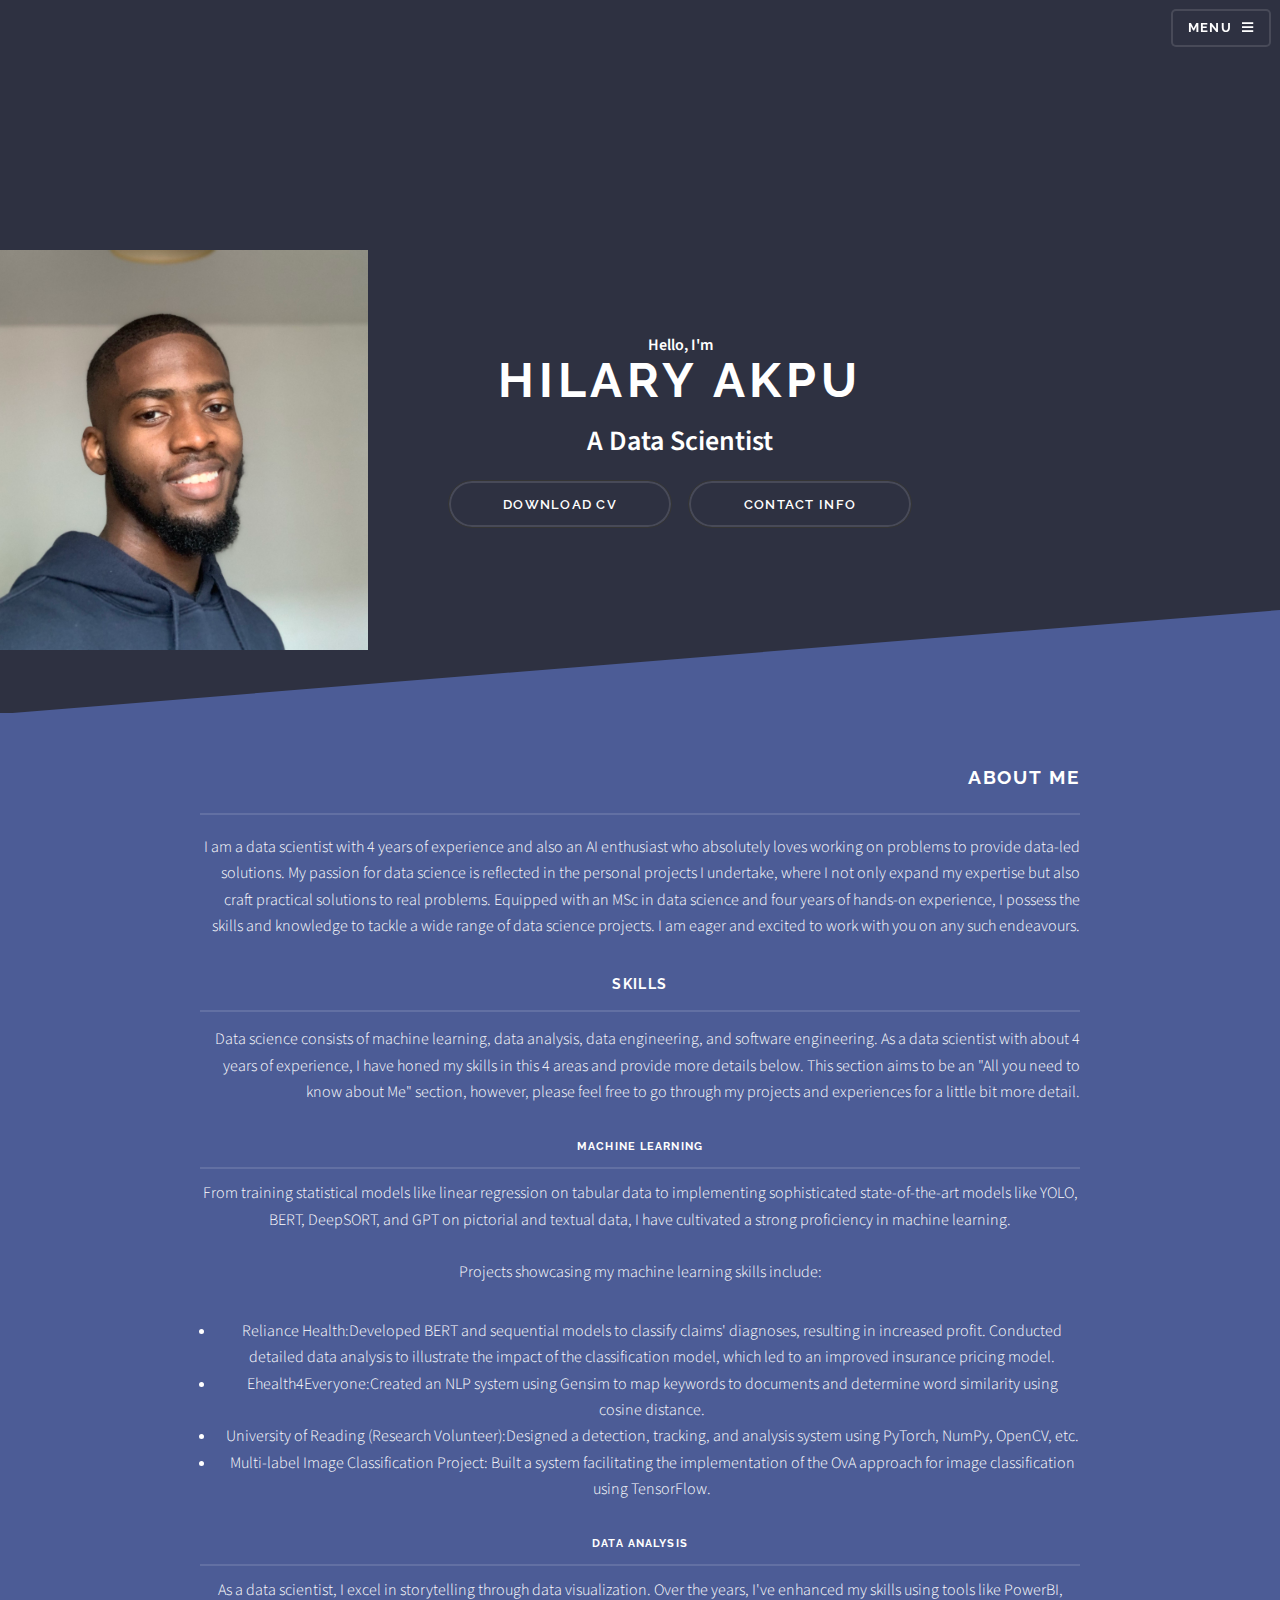
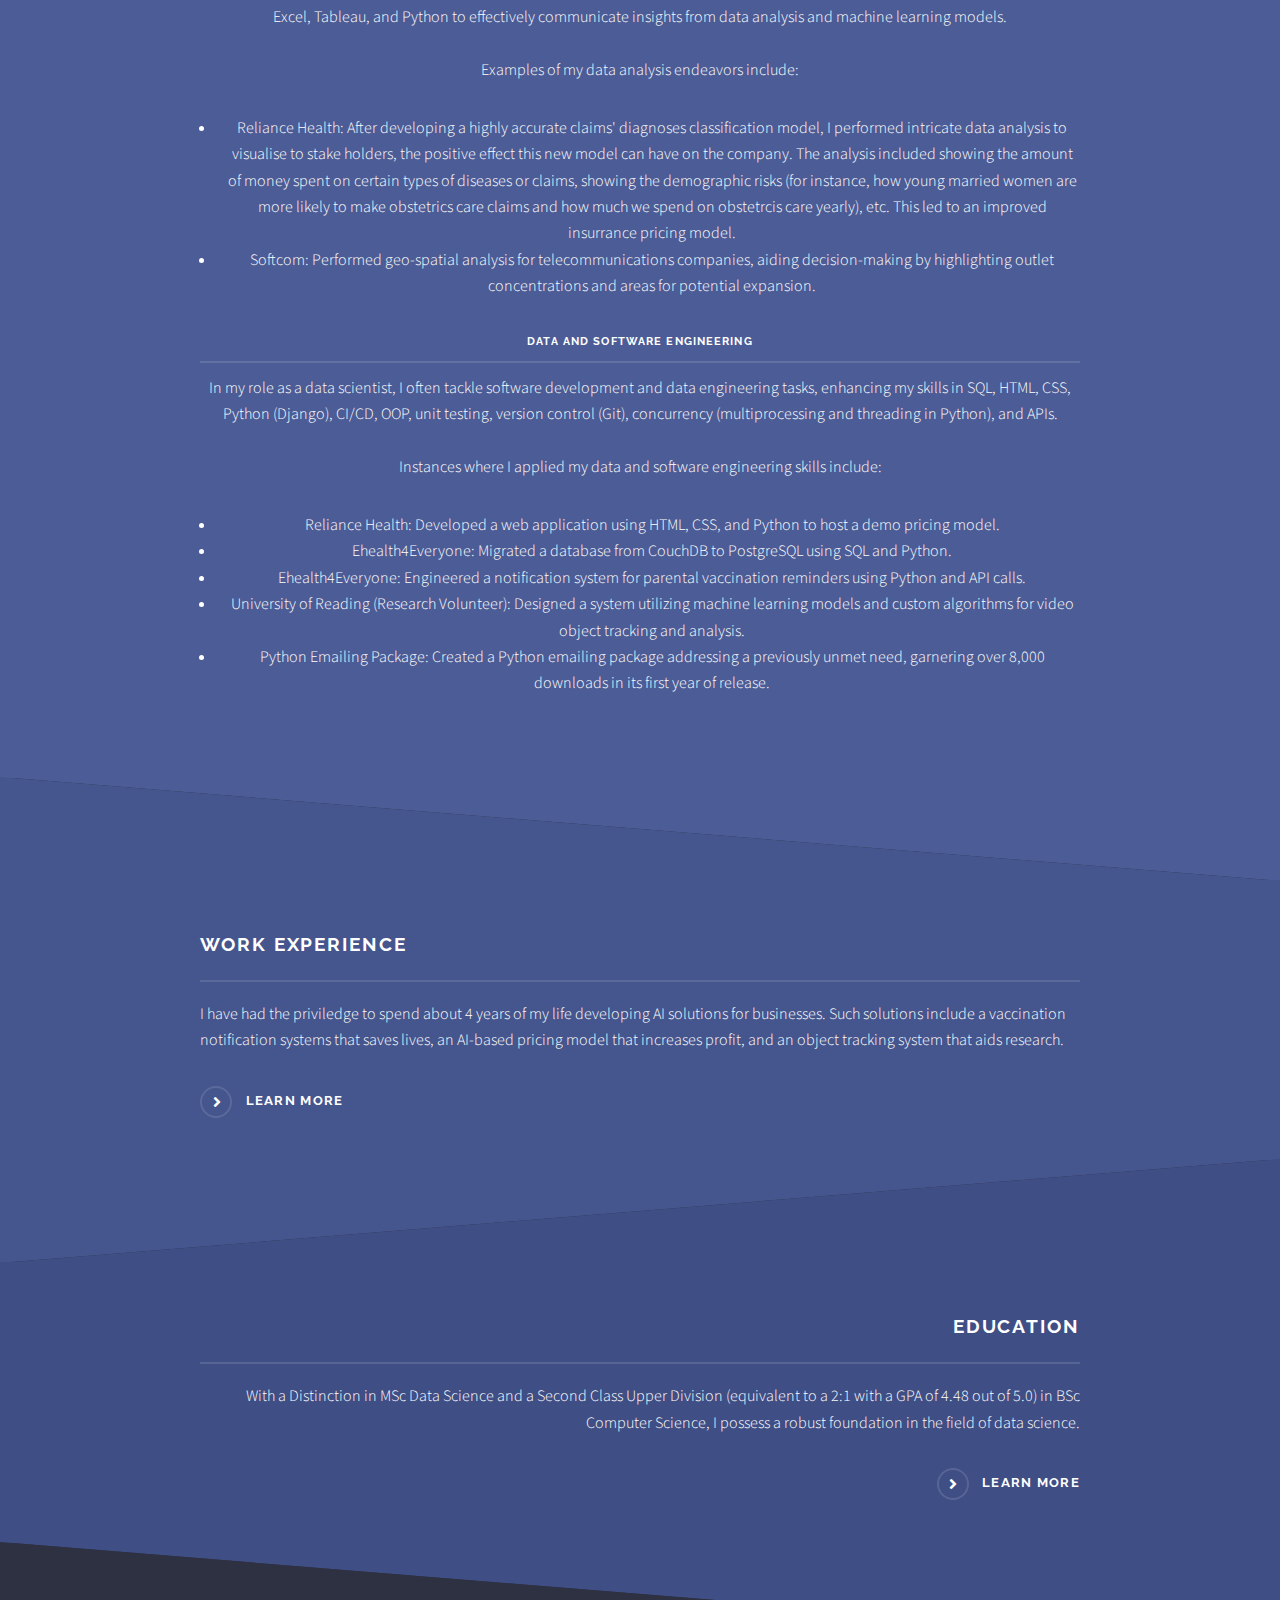
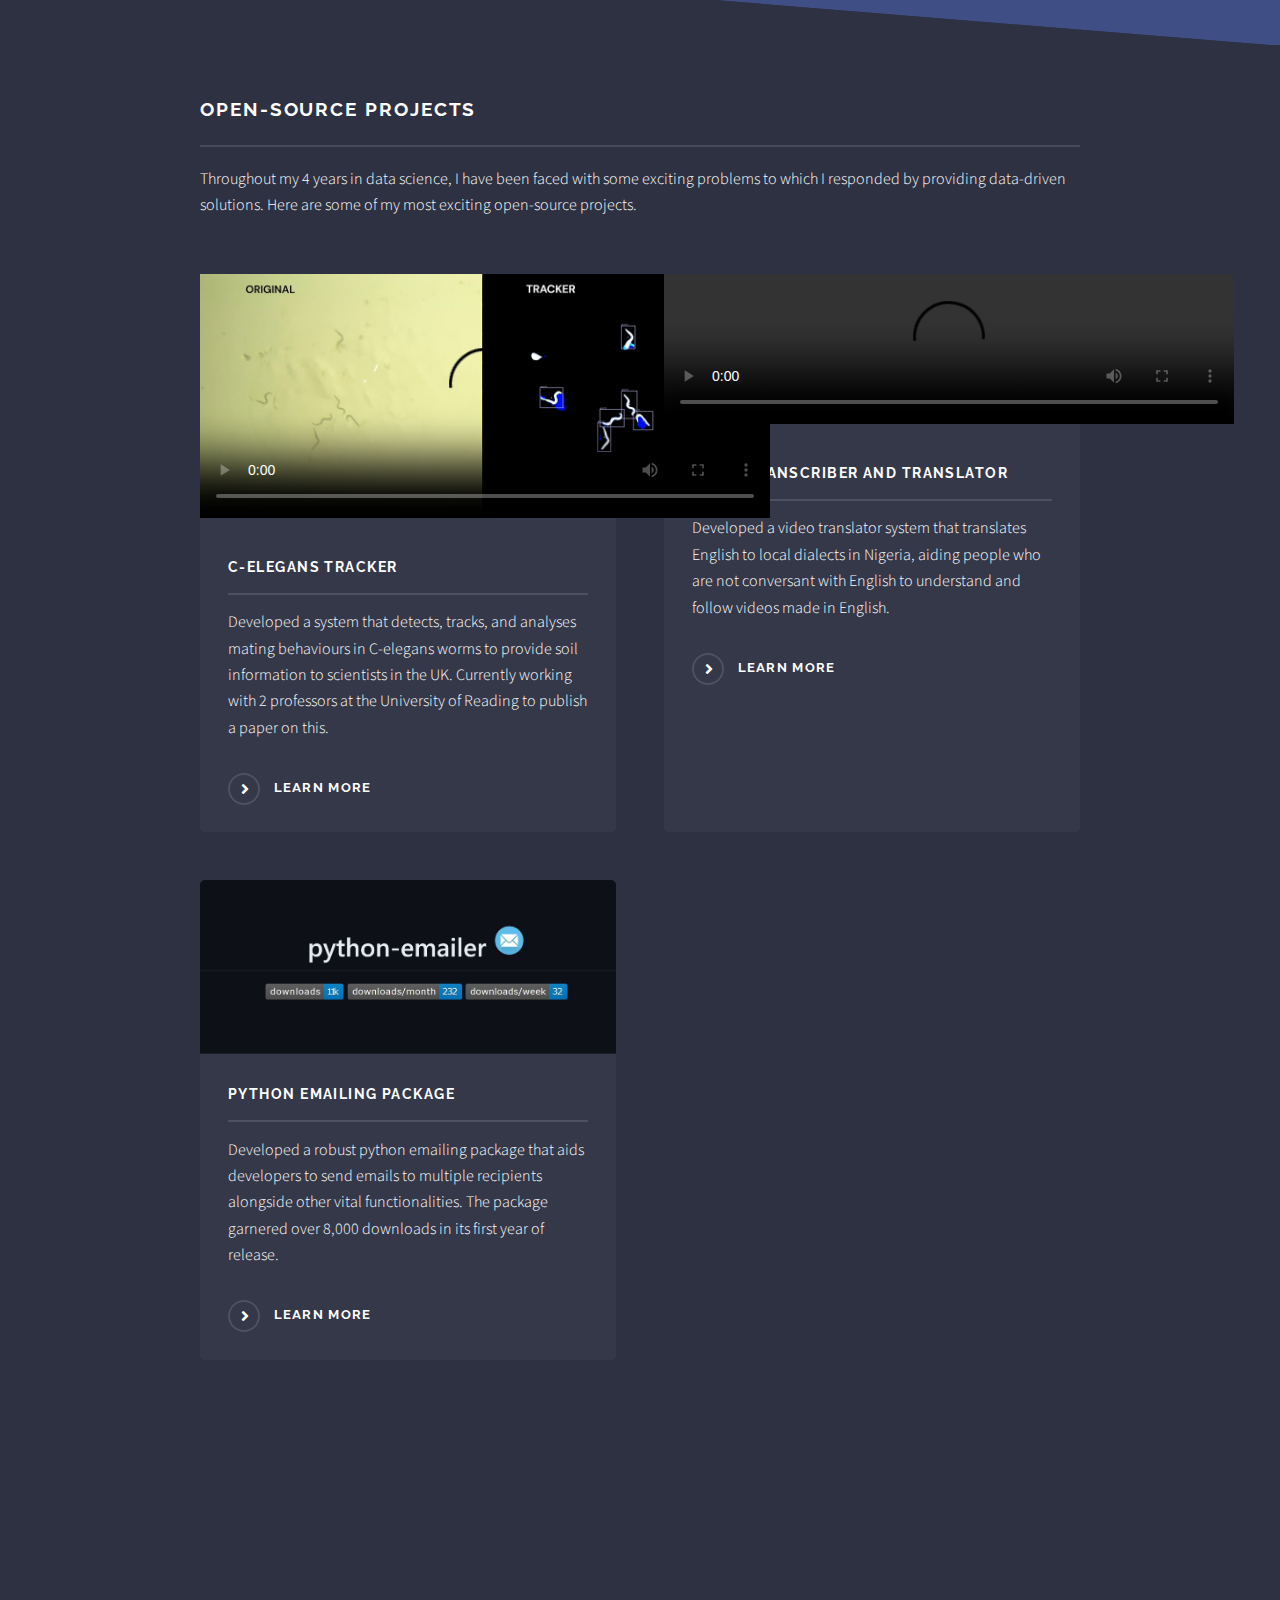
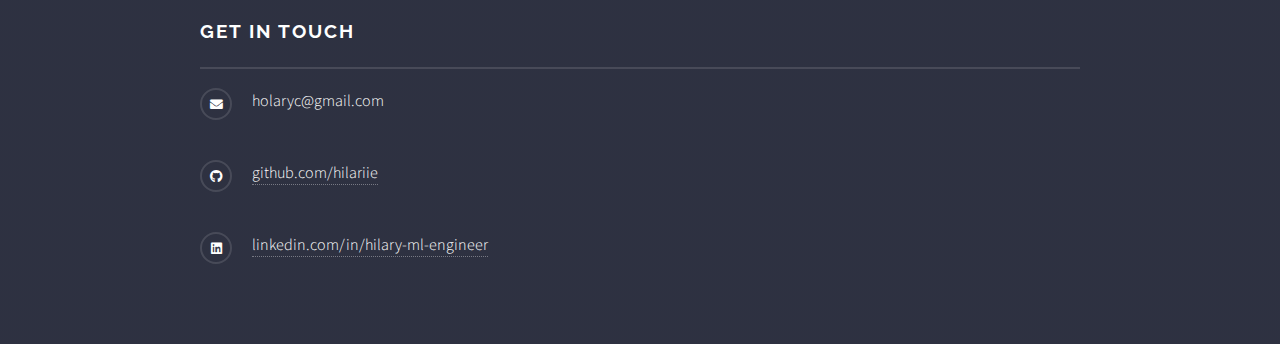
==== index.html @ b9b1e520 "initial upload" ====
<!DOCTYPE HTML>
<!--
	Solid State by HTML5 UP
	html5up.net | @ajlkn
	Free for personal and commercial use under the CCA 3.0 license (html5up.net/license)
-->
<html>
	<head>
		<title>Hilary's Portfolio</title>
		<meta charset="utf-8" />
		<meta name="viewport" content="width=device-width, initial-scale=1, user-scalable=no" />
		<link rel="stylesheet" href="assets/css/main.css" />
		<!--icon-->
		<link rel="shortcut icon" href="images/Slide1.jpg" title="Icon"/>
		<noscript><link rel="stylesheet" href="assets/css/noscript.css" /></noscript>
	</head>
	<body class="is-preload">

		<!-- Page Wrapper -->
			<div id="page-wrapper">

				<!-- Header -->
					<header id="header" class="alt">
						<h1><a href="index.html">Hilary's Portfolio</a></h1>
						<nav>
							<a href="#menu">Menu</a>
						</nav>
					</header>

				<!-- Menu -->
					<nav id="menu">
						<div class="inner">
							<h2>Menu</h2>
							<ul class="links">
								<li><a href="index.html">Home</a></li>
								<li><a href="Education/education.html">Education</a></li>
								<li><a href="work/work.html">Work Experience</a></li>
								<li><a href="#four">Open Source Projects</a></li>
								<li><a href="#footer">Contact Me</a></li>
							</ul>
							<a href="#" class="close">Close</a>
						</div>
					</nav>

				<!-- Banner -->
					<!-- <section id="banner">
						<div class="inner">
							<div class="logo"><span class="icon fa-gem"></span></div>
							<h2>This is Solid State</h2>
							<p>Another free + fully responsive site template by <a href="http://html5up.net">HTML5 UP</a></p>
						</div>
					</section> -->
					<section id="starter">

					</section>
					<section id="profile">
						<div class="section__pic-container">
						  <img src="./images/profile-pic.jpg" alt="Hilary's profile picture" />
						</div>
						<div class="section__text">
						  <p class="section__text__p1">Hello, I'm</p>
						  <h1 class="title">Hilary Akpu</h1>
						  <p class="section__text__p2">A Data Scientist</p>
						  <div class="btn-container">
							<button
							  class="btn btn-color-2"
							  onclick="window.open('./assets/resume.pdf')"
							>
							  Download CV
							</button>
							<button class="btn btn-color-2" onclick="location.href='#footer'">
							  Contact Info
							</button>
						  </div>

						  <!-- <div id="socials-container">
							<img
							  src="./images/linkedin.png"
							  alt="My LinkedIn profile"
							  class="icon"
							  onclick="window.open('https://www.linkedin.com/in/hilary-ml-engineer/')"
							/>
							<img
							  src="./images/github.png"
							  alt="My Github profile"
							  class="icon"
							  onclick="window.open('https://github.com/hilariie')"
							/> -->
						  </div>
						</div>
					  </section>

				<!-- Wrapper -->
					<section id="wrapper">


						<!-- One -->
							<section id="one" class="wrapper spotlight style1">
								<div class="inner">
									<div class="content">
										<h2 class="major">About Me</h2>
										<p>I am a data scientist with 4 years of experience and also an AI enthusiast who absolutely loves working on problems to provide data-led solutions. 
											My passion for data science is reflected in the personal projects I undertake, where I not only expand my expertise but also craft practical solutions to real problems. 
											Equipped with an MSc in data science and four years of hands-on experience, I possess the skills and knowledge to tackle a wide range of data science projects.
											I am eager and excited to work with you on any such endeavours.
											</p>

										<h3 class="new-major">Skills</h3>
										<p>Data science consists of machine learning, data analysis, data engineering, and software engineering. As a data scientist with about 4 years of experience, 
											I have honed my skills in this 4 areas and provide more details below. This section aims to be an "All you need to know about Me" section, however, please feel free to go through my projects and experiences for a little bit more detail.</p>

										<div class="new-row">
											<div class="new-column2">
												<h4 class="new-major">Machine Learning</h4>
												<p>From training statistical models like linear regression on tabular data to implementing sophisticated state-of-the-art models like YOLO, BERT, DeepSORT, and GPT on pictorial and 
													textual data, I have cultivated a strong proficiency in machine learning.<br><br>Projects showcasing my machine learning skills include:</p>
												<ul>
													<li>
													  Reliance Health:Developed BERT and sequential models to classify claims' diagnoses, resulting in increased profit. Conducted detailed data analysis to illustrate the impact of the classification model, which led to an improved insurance pricing model.
													</li>
													<li>
													  Ehealth4Everyone:Created an NLP system using Gensim to map keywords to documents and determine word similarity using cosine distance.
													</li>
													<li>
													  University of Reading (Research Volunteer):Designed a detection, tracking, and analysis system using PyTorch, NumPy, OpenCV, etc.
													</li>
													<li>
													  Multi-label Image Classification Project: Built a system facilitating the implementation of the OvA approach for image classification using TensorFlow.
													</li>
												</ul>
											</div>
										</div>
										<div class="new-row">
											<div class="new-column2">
												<h4 class="new-major">Data Analysis</h4>
												<p>As a data scientist, I excel in storytelling through data visualization. Over the years, I've enhanced my skills using tools like PowerBI, Excel, Tableau, and Python to effectively 
													communicate insights from data analysis and machine learning models.
													<br><br>Examples of my data analysis endeavors include:</p>

													<ul>
														<li>Reliance Health: After developing a highly accurate claims' diagnoses classification model, I performed intricate data analysis to visualise to stake holders, the positive effect this new model can have on the company. The analysis included showing the amount 
															of money spent on certain types of diseases or claims, showing the demographic risks (for instance, how young married women are more likely to make obstetrics care claims and how much we spend on obstetrcis care yearly), etc. This led to an improved insurrance pricing model.</li>
														<li>Softcom: Performed geo-spatial analysis for telecommunications companies, aiding decision-making by highlighting outlet concentrations and areas for potential expansion.</li>
													</ul>
											</div>
										</div>
										<div class="new-row">
											<div class="new-column2">
												<h4 class="new-major">Data and Software Engineering</h4>
												<p>In my role as a data scientist, I often tackle software development and data engineering tasks, enhancing my skills in SQL, HTML, CSS, Python (Django), CI/CD, OOP, unit testing, version control (Git), concurrency
													 (multiprocessing and threading in Python), and APIs.
													<br><br>Instances where I applied my data and software engineering skills include:</p>

													<ul>
														<li>Reliance Health: Developed a web application using HTML, CSS, and Python to host a demo pricing model.</li>
														<li>Ehealth4Everyone: Migrated a database from CouchDB to PostgreSQL using SQL and Python.</li>
														<li>Ehealth4Everyone: Engineered a notification system for parental vaccination reminders using Python and API calls.</li>
														<li>University of Reading (Research Volunteer): Designed a system utilizing machine learning models and custom algorithms for video object tracking and analysis.</li>
														<li>Python Emailing Package: Created a Python emailing package addressing a previously unmet need, garnering over 8,000 downloads in its first year of release.</li>
													  </ul>
											</div>
										</div>
										<p></p>
									</div>
								</div>
							</section>

						<!-- One -->
							<section id="two" class="wrapper alt spotlight style2">
								<div class="inner">
									<!-- <a href="#" class="image"><img src="images/pic01.jpg" alt="" /></a> -->
									<div class="content">
										<h2 class="major">Work Experience</h2>
										<p>I have had the priviledge to spend about 4 years of my life developing AI solutions for businesses. Such solutions include a vaccination notification systems that saves lives, an AI-based pricing model that increases profit, and an object tracking system that aids research.</p>
										<a href="work/work.html" class="special">Learn more</a>
									</div>
								</div>
							</section>

						<!-- Two -->
							<section id="three" class="wrapper spotlight style3">
								<div class="inner">
									<!-- <a href="#" class="image"><img src="images/pic02.jpg" alt="" /></a> -->
									<div class="content">
										<h2 class="major">Education</h2>
										<p>With a Distinction in MSc Data Science and a Second Class Upper Division (equivalent to a 2:1 with a GPA of 4.48 out of 5.0) in BSc Computer Science, I possess a robust foundation in the field of data science.</p>
										<a href="Education/education.html" class="special">Learn more</a>
									</div>
								</div>
							</section>

						<!-- Three
							<section id="three" class="wrapper spotlight style3">
								<div class="inner">
									<a href="#" class="image"><img src="images/pic03.jpg" alt="" /></a>
									<div class="content">
										<h2 class="major">Nullam dignissim</h2>
										<p>Lorem ipsum dolor sit amet, etiam lorem adipiscing elit. Cras turpis ante, nullam sit amet turpis non, sollicitudin posuere urna. Mauris id tellus arcu. Nunc vehicula id nulla dignissim dapibus. Nullam ultrices, neque et faucibus viverra, ex nulla cursus.</p>
										<a href="#" class="special">Learn more</a>
									</div>
								</div>
							</section> -->

						<!-- Four -->
							<section id="four" class="wrapper alt style1">
								<div class="inner">
									<h2 class="major">Open-Source Projects</h2>
									<p>Throughout my 4 years in data science, I have been faced with some exciting problems to which I responded by providing data-driven solutions. Here are some of my most exciting open-source projects.</p>
									<!-- <p>Cras mattis ante fermentum, malesuada neque vitae, eleifend erat. Phasellus non pulvinar erat. Fusce tincidunt, nisl eget mattis egestas, purus ipsum consequat orci, sit amet lobortis lorem lacus in tellus. Sed ac elementum arcu. Quisque placerat auctor laoreet.</p> -->
									<section class="features">
										<article>
											<div class="image">
												<video width="570" height=auto poster="projects/worm-tracker/videos/thumbnail.png" controls>
													<source src="projects/worm-tracker/videos/c-elegans-overview.mp4" type="video/mp4">
												</video>
											</div>
											<h3 class="major">C-elegans Tracker</h3>
											<p>Developed a system that detects, tracks, and analyses mating behaviours in C-elegans worms to provide soil information to scientists in the UK.
												Currently working with 2 professors at the University of Reading to publish a paper on this.</p>
											<a href="projects/worm-tracker/elegans.html" class="special">Learn more</a>
										</article>
										<article>
											<div class="image">
												<video width="570" height=auto controls>
													<source src="projects/audio-transcriber/videos/pidgin_translator.mp4" type="video/mp4">
												</video>
											</div>
											<h3 class="major">Video Transcriber and Translator</h3>
											<p>Developed a video translator system that translates English to local dialects in Nigeria, aiding people who are not conversant with English to understand and follow videos made in English. </p>
											<a href="projects/audio-transcriber/audio-transcriber.html" class="special">Learn more</a>
										</article>
										<article>
											<a href="projects/pymailer/pymailer.html" class="image"><img src="images/pymail.jpg" alt="" /></a>
											<h3 class="major">Python Emailing Package</h3>
											<p>Developed a robust python emailing package that aids developers to send emails to multiple recipients alongside other vital functionalities. The package garnered over 8,000 downloads in its first year of release.</p>
											<a href="projects/pymailer/pymailer.html" class="special">Learn more</a>
										</article>
										<!-- <article>
											<a href="#" class="image"><img src="images/pic07.jpg" alt="" /></a>
											<h3 class="major">Multi-label Classification</h3>
											<p>Lorem ipsum dolor sit amet, consectetur adipiscing vehicula id nulla dignissim dapibus ultrices.</p>
											<a href="#" class="special">Learn more</a>
										</article>
										<article>
											<a href="#" class="image"><img src="images/pic06.jpg" alt="" /></a>
											<h3 class="major">Breast Cancer Diagnosis</h3>
											<p>Lorem ipsum dolor sit amet, consectetur adipiscing vehicula id nulla dignissim dapibus ultrices.</p>
											<a href="#" class="special">Learn more</a>
										</article> -->
									</section>
								</div>
							</section>

					</section>

				<!-- Footer -->
					<section id="footer">
						<div class="inner">
							<h2 class="major">Get in touch</h2>
							<!-- <p>Cras mattis ante fermentum, malesuada neque vitae, eleifend erat. Phasellus non pulvinar erat. Fusce tincidunt, nisl eget mattis egestas, purus ipsum consequat orci, sit amet lobortis lorem lacus in tellus. Sed ac elementum arcu. Quisque placerat auctor laoreet.</p> -->
							<ul class="contact">
								<!-- <li class="icon solid fa-phone"> +447769380756</li> -->
								<li class="icon solid fa-envelope">holaryc@gmail.com</li>
								<li class="icon brands fa-github"><a onclick="window.open('https://github.com/hilariie')">github.com/hilariie</a></li>
								<li class="icon brands fa-linkedin"><a href="https://www.linkedin.com/in/hilary-ml-engineer/">linkedin.com/in/hilary-ml-engineer</a></li>
							</ul>
						</div>
					</section>

			</div>

		<!-- Scripts -->
			<script src="assets/js/jquery.min.js"></script>
			<script src="assets/js/jquery.scrollex.min.js"></script>
			<script src="assets/js/browser.min.js"></script>
			<script src="assets/js/breakpoints.min.js"></script>
			<script src="assets/js/util.js"></script>
			<script src="assets/js/main.js"></script>

	</body>
</html>
---- assets/css/main.css ----
@import url(fontawesome-all.min.css);
@import url("https://fonts.googleapis.com/css?family=Raleway:200,700|Source+Sans+Pro:300,600,300italic,600italic");

/*
	Solid State by HTML5 UP
	html5up.net | @ajlkn
	Free for personal and commercial use under the CCA 3.0 license (html5up.net/license)
*/

html, body, div, span, applet, object,
iframe, h1, h2, h3, h4, h5, h6, p, blockquote,
pre, a, abbr, acronym, address, big, cite,
code, del, dfn, em, img, ins, kbd, q, s, samp,
small, strike, strong, sub, sup, tt, var, b,
u, i, center, dl, dt, dd, ol, ul, li, fieldset,
form, label, legend, table, caption, tbody,
tfoot, thead, tr, th, td, article, aside,
canvas, details, embed, figure, figcaption,
footer, header, hgroup, menu, nav, output, ruby,
section, summary, time, mark, audio, video {
	margin: 0;
	padding: 0;
	border: 0;
	font-size: 100%;
	font: inherit;
	vertical-align: baseline;}

article, aside, details, figcaption, figure,
footer, header, hgroup, menu, nav, section {
	display: block;}

body {
	line-height: 1;
}

ol, ul {
	list-style: none;
}

blockquote, q {
	quotes: none;
}

	blockquote:before, blockquote:after, q:before, q:after {
		content: '';
		content: none;
	}

table {
	border-collapse: collapse;
	border-spacing: 0;
}

body {
	-webkit-text-size-adjust: none;
}

mark {
	background-color: transparent;
	color: inherit;
}

input::-moz-focus-inner {
	border: 0;
	padding: 0;
}

input, select, textarea {
	-moz-appearance: none;
	-webkit-appearance: none;
	-ms-appearance: none;
	appearance: none;
}

/* Basic */

	@-ms-viewport {
		width: device-width;
	}

	body {
		-ms-overflow-style: scrollbar;
	}

	@media screen and (max-width: 480px) {

		html, body {
			min-width: 320px;
		}

	}

	html {
		box-sizing: border-box;
	}

	*, *:before, *:after {
		box-sizing: inherit;
	}

	body {
		background-color: #2e3141;
		background-image: linear-gradient(to top, rgba(46, 49, 65, 0.8), rgba(46, 49, 65, 0.8)), url("../../images/bg.jpg");
		background-size: auto,
 cover;
		background-attachment: fixed,
 fixed;
		background-position: center,
 center;
	}

		body.is-preload *, body.is-preload *:before, body.is-preload *:after {
			-moz-animation: none !important;
			-webkit-animation: none !important;
			-ms-animation: none !important;
			animation: none !important;
			-moz-transition: none !important;
			-webkit-transition: none !important;
			-ms-transition: none !important;
			transition: none !important;
		}

/* Type */

	body, input, select, textarea {
		color: #ffffff;
		font-family: "Source Sans Pro", Helvetica, sans-serif;
		font-size: 16.5pt;
		font-weight: 300;
		line-height: 1.65;
	}

		@media screen and (max-width: 1680px) {

			body, input, select, textarea {
				font-size: 13pt;
			}

		}

		@media screen and (max-width: 1280px) {

			body, input, select, textarea {
				font-size: 12pt;
			}

		}

		@media screen and (max-width: 980px) {

			body, input, select, textarea {
				font-size: 12pt;
			}

		}

		@media screen and (max-width: 736px) {

			body, input, select, textarea {
				font-size: 12pt;
			}

		}

		@media screen and (max-width: 480px) {

			body, input, select, textarea {
				font-size: 12pt;
			}

		}

	a {
		-moz-transition: color 0.2s ease-in-out, border-bottom-color 0.2s ease-in-out;
		-webkit-transition: color 0.2s ease-in-out, border-bottom-color 0.2s ease-in-out;
		-ms-transition: color 0.2s ease-in-out, border-bottom-color 0.2s ease-in-out;
		transition: color 0.2s ease-in-out, border-bottom-color 0.2s ease-in-out;
		border-bottom: dotted 1px rgba(255, 255, 255, 0.35);
		color: #ffffff;
		text-decoration: none;
	}

		a:hover {
			border-bottom-color: transparent;
			color: #ffffff !important;
		}

		a.special:not(.button) {
			text-decoration: none;
			border-bottom: 0;
			display: block;
			font-family: Raleway, Helvetica, sans-serif;
			font-size: 0.8em;
			font-weight: 700;
			letter-spacing: 0.1em;
			margin: 0 0 2em 0;
			text-transform: uppercase;
		}

			a.special:not(.button):before {
				-moz-osx-font-smoothing: grayscale;
				-webkit-font-smoothing: antialiased;
				display: inline-block;
				font-style: normal;
				font-variant: normal;
				text-rendering: auto;
				line-height: 1;
				text-transform: none !important;
				font-family: 'Font Awesome 5 Free';
				font-weight: 900;
			}

			a.special:not(.button):before {
				-moz-transition: background-color 0.2s ease-in-out;
				-webkit-transition: background-color 0.2s ease-in-out;
				-ms-transition: background-color 0.2s ease-in-out;
				transition: background-color 0.2s ease-in-out;
				border-radius: 100%;
				border: solid 2px rgba(255, 255, 255, 0.125);
				content: '\f105';
				display: inline-block;
				font-size: 1.25em;
				height: 2em;
				line-height: 1.75em;
				margin-right: 0.85em;
				text-align: center;
				text-indent: 0.15em;
				vertical-align: middle;
				width: 2em;
			}

			a.special:not(.button):hover:before {
				background-color: rgba(255, 255, 255, 0.025);
			}

			a.special:not(.button):active:before {
				background-color: rgba(255, 255, 255, 0.075);
			}

	strong, b {
		color: #ffffff;
		font-weight: 600;
	}

	em, i {
		font-style: italic;
	}

	p {
		margin: 0 0 2em 0;
	}

	h1, h2, h3, h4, h5, h6 {
		color: #ffffff;
		font-family: Raleway, Helvetica, sans-serif;
		font-weight: 700;
		letter-spacing: 0.1em;
		margin: 0 0 1em 0;
		text-transform: uppercase;
	}

		h1 a, h2 a, h3 a, h4 a, h5 a, h6 a {
			color: inherit;
			text-decoration: none;
			border-bottom: 0;
		}

		h1 span, h2 span, h3 span, h4 span, h5 span, h6 span {
			font-weight: 200;
		}

		h1.major, h2.major, h3.major, h4.major, h5.major, h6.major {
			padding-bottom: 1em;
			border-bottom: solid 2px rgba(255, 255, 255, 0.125);
		}

	h2.new-major, h3.new-major, h4.new-major {
		text-align: center;
		padding-bottom: 1em;
		border-bottom: solid 2px rgba(255, 255, 255, 0.125);
	}

	h2 {
		font-size: 1.2em;
	}

	h3 {
		font-size: 0.9em;
	}

	h4 {
		font-size: 0.7em;
	}

	h5 {
		font-size: 0.7em;
	}

	h6 {
		font-size: 0.7em;
	}

	@media screen and (max-width: 736px) {

		h2 {
			font-size: 1em;
		}

		h3 {
			font-size: 0.8em;
		}

	}

	sub {
		font-size: 0.8em;
		position: relative;
		top: 0.5em;
	}

	sup {
		font-size: 0.8em;
		position: relative;
		top: -0.5em;
	}

	blockquote {
		border-left: solid 4px rgba(255, 255, 255, 0.125);
		font-style: italic;
		margin: 0 0 2em 0;
		padding: 0.5em 0 0.5em 2em;
	}

	code {
		background: rgba(255, 255, 255, 0.025);
		border-radius: 5px;
		border: solid 2px rgba(255, 255, 255, 0.125);
		font-family: "Courier New", monospace;
		font-size: 0.9em;
		margin: 0 0.25em;
		padding: 0.25em 0.65em;
	}

	pre {
		-webkit-overflow-scrolling: touch;
		font-family: "Courier New", monospace;
		font-size: 0.9em;
		margin: 0 0 2em 0;
	}

		pre code {
			display: block;
			line-height: 1.75em;
			padding: 1em 1.5em;
			overflow-x: auto;
		}

	hr {
		border: 0;
		border-bottom: solid 2px rgba(255, 255, 255, 0.125);
		margin: 2.5em 0;
	}

		hr.major {
			margin: 4em 0;
		}

	.align-left {
		text-align: left;
	}

	.align-center {
		text-align: center;
	}

	.align-right {
		text-align: right;
	}

	.new-column {
		float: left;
		width: 50%;
		text-align: center;
	}
	.new-column2 {
		float: left;
		width: 100%;
		text-align: center;
	}
		
	/* Clear floats after the columns */
	.new-row:after {
		content: "";
		display: table;
		clear: both;
	}

/* Row */

	.row {
		display: flex;
		flex-wrap: wrap;
		box-sizing: border-box;
		align-items: stretch;
	}

		.row > * {
			box-sizing: border-box;
		}

		.row.gtr-uniform > * > :last-child {
			margin-bottom: 0;
		}

		.row.aln-left {
			justify-content: flex-start;
		}

		.row.aln-center {
			justify-content: center;
		}

		.row.aln-right {
			justify-content: flex-end;
		}

		.row.aln-top {
			align-items: flex-start;
		}

		.row.aln-middle {
			align-items: center;
		}

		.row.aln-bottom {
			align-items: flex-end;
		}

		.row > .imp {
			order: -1;
		}

		.row > .col-1 {
			width: 8.33333%;
		}

		.row > .off-1 {
			margin-left: 8.33333%;
		}

		.row > .col-2 {
			width: 16.66667%;
		}

		.row > .off-2 {
			margin-left: 16.66667%;
		}

		.row > .col-3 {
			width: 25%;
		}

		.row > .off-3 {
			margin-left: 25%;
		}

		.row > .col-4 {
			width: 33.33333%;
		}

		.row > .off-4 {
			margin-left: 33.33333%;
		}

		.row > .col-5 {
			width: 41.66667%;
		}

		.row > .off-5 {
			margin-left: 41.66667%;
		}

		.row > .col-6 {
			width: 50%;
		}

		.row > .off-6 {
			margin-left: 50%;
		}

		.row > .col-7 {
			width: 58.33333%;
		}

		.row > .off-7 {
			margin-left: 58.33333%;
		}

		.row > .col-8 {
			width: 66.66667%;
		}

		.row > .off-8 {
			margin-left: 66.66667%;
		}

		.row > .col-9 {
			width: 75%;
		}

		.row > .off-9 {
			margin-left: 75%;
		}

		.row > .col-10 {
			width: 83.33333%;
		}

		.row > .off-10 {
			margin-left: 83.33333%;
		}

		.row > .col-11 {
			width: 91.66667%;
		}

		.row > .off-11 {
			margin-left: 91.66667%;
		}

		.row > .col-12 {
			width: 100%;
		}

		.row > .off-12 {
			margin-left: 100%;
		}

		.row.gtr-0 {
			margin-top: 0;
			margin-left: 0em;
		}

			.row.gtr-0 > * {
				padding: 0 0 0 0em;
			}

			.row.gtr-0.gtr-uniform {
				margin-top: 0em;
			}

				.row.gtr-0.gtr-uniform > * {
					padding-top: 0em;
				}

		.row.gtr-25 {
			margin-top: 0;
			margin-left: -0.4375em;
		}

			.row.gtr-25 > * {
				padding: 0 0 0 0.4375em;
			}

			.row.gtr-25.gtr-uniform {
				margin-top: -0.4375em;
			}

				.row.gtr-25.gtr-uniform > * {
					padding-top: 0.4375em;
				}

		.row.gtr-50 {
			margin-top: 0;
			margin-left: -0.875em;
		}

			.row.gtr-50 > * {
				padding: 0 0 0 0.875em;
			}

			.row.gtr-50.gtr-uniform {
				margin-top: -0.875em;
			}

				.row.gtr-50.gtr-uniform > * {
					padding-top: 0.875em;
				}

		.row {
			margin-top: 0;
			margin-left: -1.75em;
		}

			.row > * {
				padding: 0 0 0 1.75em;
			}

			.row.gtr-uniform {
				margin-top: -1.75em;
			}

				.row.gtr-uniform > * {
					padding-top: 1.75em;
				}

		.row.gtr-150 {
			margin-top: 0;
			margin-left: -2.625em;
		}

			.row.gtr-150 > * {
				padding: 0 0 0 2.625em;
			}

			.row.gtr-150.gtr-uniform {
				margin-top: -2.625em;
			}

				.row.gtr-150.gtr-uniform > * {
					padding-top: 2.625em;
				}

		.row.gtr-200 {
			margin-top: 0;
			margin-left: -3.5em;
		}

			.row.gtr-200 > * {
				padding: 0 0 0 3.5em;
			}

			.row.gtr-200.gtr-uniform {
				margin-top: -3.5em;
			}

				.row.gtr-200.gtr-uniform > * {
					padding-top: 3.5em;
				}

		@media screen and (max-width: 1680px) {

			.row {
				display: flex;
				flex-wrap: wrap;
				box-sizing: border-box;
				align-items: stretch;
			}

				.row > * {
					box-sizing: border-box;
				}

				.row.gtr-uniform > * > :last-child {
					margin-bottom: 0;
				}

				.row.aln-left {
					justify-content: flex-start;
				}

				.row.aln-center {
					justify-content: center;
				}

				.row.aln-right {
					justify-content: flex-end;
				}

				.row.aln-top {
					align-items: flex-start;
				}

				.row.aln-middle {
					align-items: center;
				}

				.row.aln-bottom {
					align-items: flex-end;
				}

				.row > .imp-xlarge {
					order: -1;
				}

				.row > .col-1-xlarge {
					width: 8.33333%;
				}

				.row > .off-1-xlarge {
					margin-left: 8.33333%;
				}

				.row > .col-2-xlarge {
					width: 16.66667%;
				}

				.row > .off-2-xlarge {
					margin-left: 16.66667%;
				}

				.row > .col-3-xlarge {
					width: 25%;
				}

				.row > .off-3-xlarge {
					margin-left: 25%;
				}

				.row > .col-4-xlarge {
					width: 33.33333%;
				}

				.row > .off-4-xlarge {
					margin-left: 33.33333%;
				}

				.row > .col-5-xlarge {
					width: 41.66667%;
				}

				.row > .off-5-xlarge {
					margin-left: 41.66667%;
				}

				.row > .col-6-xlarge {
					width: 50%;
				}

				.row > .off-6-xlarge {
					margin-left: 50%;
				}

				.row > .col-7-xlarge {
					width: 58.33333%;
				}

				.row > .off-7-xlarge {
					margin-left: 58.33333%;
				}

				.row > .col-8-xlarge {
					width: 66.66667%;
				}

				.row > .off-8-xlarge {
					margin-left: 66.66667%;
				}

				.row > .col-9-xlarge {
					width: 75%;
				}

				.row > .off-9-xlarge {
					margin-left: 75%;
				}

				.row > .col-10-xlarge {
					width: 83.33333%;
				}

				.row > .off-10-xlarge {
					margin-left: 83.33333%;
				}

				.row > .col-11-xlarge {
					width: 91.66667%;
				}

				.row > .off-11-xlarge {
					margin-left: 91.66667%;
				}

				.row > .col-12-xlarge {
					width: 100%;
				}

				.row > .off-12-xlarge {
					margin-left: 100%;
				}

				.row.gtr-0 {
					margin-top: 0;
					margin-left: 0em;
				}

					.row.gtr-0 > * {
						padding: 0 0 0 0em;
					}

					.row.gtr-0.gtr-uniform {
						margin-top: 0em;
					}

						.row.gtr-0.gtr-uniform > * {
							padding-top: 0em;
						}

				.row.gtr-25 {
					margin-top: 0;
					margin-left: -0.4375em;
				}

					.row.gtr-25 > * {
						padding: 0 0 0 0.4375em;
					}

					.row.gtr-25.gtr-uniform {
						margin-top: -0.4375em;
					}

						.row.gtr-25.gtr-uniform > * {
							padding-top: 0.4375em;
						}

				.row.gtr-50 {
					margin-top: 0;
					margin-left: -0.875em;
				}

					.row.gtr-50 > * {
						padding: 0 0 0 0.875em;
					}

					.row.gtr-50.gtr-uniform {
						margin-top: -0.875em;
					}

						.row.gtr-50.gtr-uniform > * {
							padding-top: 0.875em;
						}

				.row {
					margin-top: 0;
					margin-left: -1.75em;
				}

					.row > * {
						padding: 0 0 0 1.75em;
					}

					.row.gtr-uniform {
						margin-top: -1.75em;
					}

						.row.gtr-uniform > * {
							padding-top: 1.75em;
						}

				.row.gtr-150 {
					margin-top: 0;
					margin-left: -2.625em;
				}

					.row.gtr-150 > * {
						padding: 0 0 0 2.625em;
					}

					.row.gtr-150.gtr-uniform {
						margin-top: -2.625em;
					}

						.row.gtr-150.gtr-uniform > * {
							padding-top: 2.625em;
						}

				.row.gtr-200 {
					margin-top: 0;
					margin-left: -3.5em;
				}

					.row.gtr-200 > * {
						padding: 0 0 0 3.5em;
					}

					.row.gtr-200.gtr-uniform {
						margin-top: -3.5em;
					}

						.row.gtr-200.gtr-uniform > * {
							padding-top: 3.5em;
						}

		}

		@media screen and (max-width: 1280px) {

			.row {
				display: flex;
				flex-wrap: wrap;
				box-sizing: border-box;
				align-items: stretch;
			}

				.row > * {
					box-sizing: border-box;
				}

				.row.gtr-uniform > * > :last-child {
					margin-bottom: 0;
				}

				.row.aln-left {
					justify-content: flex-start;
				}

				.row.aln-center {
					justify-content: center;
				}

				.row.aln-right {
					justify-content: flex-end;
				}

				.row.aln-top {
					align-items: flex-start;
				}

				.row.aln-middle {
					align-items: center;
				}

				.row.aln-bottom {
					align-items: flex-end;
				}

				.row > .imp-large {
					order: -1;
				}

				.row > .col-1-large {
					width: 8.33333%;
				}

				.row > .off-1-large {
					margin-left: 8.33333%;
				}

				.row > .col-2-large {
					width: 16.66667%;
				}

				.row > .off-2-large {
					margin-left: 16.66667%;
				}

				.row > .col-3-large {
					width: 25%;
				}

				.row > .off-3-large {
					margin-left: 25%;
				}

				.row > .col-4-large {
					width: 33.33333%;
				}

				.row > .off-4-large {
					margin-left: 33.33333%;
				}

				.row > .col-5-large {
					width: 41.66667%;
				}

				.row > .off-5-large {
					margin-left: 41.66667%;
				}

				.row > .col-6-large {
					width: 50%;
				}

				.row > .off-6-large {
					margin-left: 50%;
				}

				.row > .col-7-large {
					width: 58.33333%;
				}

				.row > .off-7-large {
					margin-left: 58.33333%;
				}

				.row > .col-8-large {
					width: 66.66667%;
				}

				.row > .off-8-large {
					margin-left: 66.66667%;
				}

				.row > .col-9-large {
					width: 75%;
				}

				.row > .off-9-large {
					margin-left: 75%;
				}

				.row > .col-10-large {
					width: 83.33333%;
				}

				.row > .off-10-large {
					margin-left: 83.33333%;
				}

				.row > .col-11-large {
					width: 91.66667%;
				}

				.row > .off-11-large {
					margin-left: 91.66667%;
				}

				.row > .col-12-large {
					width: 100%;
				}

				.row > .off-12-large {
					margin-left: 100%;
				}

				.row.gtr-0 {
					margin-top: 0;
					margin-left: 0em;
				}

					.row.gtr-0 > * {
						padding: 0 0 0 0em;
					}

					.row.gtr-0.gtr-uniform {
						margin-top: 0em;
					}

						.row.gtr-0.gtr-uniform > * {
							padding-top: 0em;
						}

				.row.gtr-25 {
					margin-top: 0;
					margin-left: -0.4375em;
				}

					.row.gtr-25 > * {
						padding: 0 0 0 0.4375em;
					}

					.row.gtr-25.gtr-uniform {
						margin-top: -0.4375em;
					}

						.row.gtr-25.gtr-uniform > * {
							padding-top: 0.4375em;
						}

				.row.gtr-50 {
					margin-top: 0;
					margin-left: -0.875em;
				}

					.row.gtr-50 > * {
						padding: 0 0 0 0.875em;
					}

					.row.gtr-50.gtr-uniform {
						margin-top: -0.875em;
					}

						.row.gtr-50.gtr-uniform > * {
							padding-top: 0.875em;
						}

				.row {
					margin-top: 0;
					margin-left: -1.75em;
				}

					.row > * {
						padding: 0 0 0 1.75em;
					}

					.row.gtr-uniform {
						margin-top: -1.75em;
					}

						.row.gtr-uniform > * {
							padding-top: 1.75em;
						}

				.row.gtr-150 {
					margin-top: 0;
					margin-left: -2.625em;
				}

					.row.gtr-150 > * {
						padding: 0 0 0 2.625em;
					}

					.row.gtr-150.gtr-uniform {
						margin-top: -2.625em;
					}

						.row.gtr-150.gtr-uniform > * {
							padding-top: 2.625em;
						}

				.row.gtr-200 {
					margin-top: 0;
					margin-left: -3.5em;
				}

					.row.gtr-200 > * {
						padding: 0 0 0 3.5em;
					}

					.row.gtr-200.gtr-uniform {
						margin-top: -3.5em;
					}

						.row.gtr-200.gtr-uniform > * {
							padding-top: 3.5em;
						}

		}

		@media screen and (max-width: 980px) {

			.row {
				display: flex;
				flex-wrap: wrap;
				box-sizing: border-box;
				align-items: stretch;
			}

				.row > * {
					box-sizing: border-box;
				}

				.row.gtr-uniform > * > :last-child {
					margin-bottom: 0;
				}

				.row.aln-left {
					justify-content: flex-start;
				}

				.row.aln-center {
					justify-content: center;
				}

				.row.aln-right {
					justify-content: flex-end;
				}

				.row.aln-top {
					align-items: flex-start;
				}

				.row.aln-middle {
					align-items: center;
				}

				.row.aln-bottom {
					align-items: flex-end;
				}

				.row > .imp-medium {
					order: -1;
				}

				.row > .col-1-medium {
					width: 8.33333%;
				}

				.row > .off-1-medium {
					margin-left: 8.33333%;
				}

				.row > .col-2-medium {
					width: 16.66667%;
				}

				.row > .off-2-medium {
					margin-left: 16.66667%;
				}

				.row > .col-3-medium {
					width: 25%;
				}

				.row > .off-3-medium {
					margin-left: 25%;
				}

				.row > .col-4-medium {
					width: 33.33333%;
				}

				.row > .off-4-medium {
					margin-left: 33.33333%;
				}

				.row > .col-5-medium {
					width: 41.66667%;
				}

				.row > .off-5-medium {
					margin-left: 41.66667%;
				}

				.row > .col-6-medium {
					width: 50%;
				}

				.row > .off-6-medium {
					margin-left: 50%;
				}

				.row > .col-7-medium {
					width: 58.33333%;
				}

				.row > .off-7-medium {
					margin-left: 58.33333%;
				}

				.row > .col-8-medium {
					width: 66.66667%;
				}

				.row > .off-8-medium {
					margin-left: 66.66667%;
				}

				.row > .col-9-medium {
					width: 75%;
				}

				.row > .off-9-medium {
					margin-left: 75%;
				}

				.row > .col-10-medium {
					width: 83.33333%;
				}

				.row > .off-10-medium {
					margin-left: 83.33333%;
				}

				.row > .col-11-medium {
					width: 91.66667%;
				}

				.row > .off-11-medium {
					margin-left: 91.66667%;
				}

				.row > .col-12-medium {
					width: 100%;
				}

				.row > .off-12-medium {
					margin-left: 100%;
				}

				.row.gtr-0 {
					margin-top: 0;
					margin-left: 0em;
				}

					.row.gtr-0 > * {
						padding: 0 0 0 0em;
					}

					.row.gtr-0.gtr-uniform {
						margin-top: 0em;
					}

						.row.gtr-0.gtr-uniform > * {
							padding-top: 0em;
						}

				.row.gtr-25 {
					margin-top: 0;
					margin-left: -0.4375em;
				}

					.row.gtr-25 > * {
						padding: 0 0 0 0.4375em;
					}

					.row.gtr-25.gtr-uniform {
						margin-top: -0.4375em;
					}

						.row.gtr-25.gtr-uniform > * {
							padding-top: 0.4375em;
						}

				.row.gtr-50 {
					margin-top: 0;
					margin-left: -0.875em;
				}

					.row.gtr-50 > * {
						padding: 0 0 0 0.875em;
					}

					.row.gtr-50.gtr-uniform {
						margin-top: -0.875em;
					}

						.row.gtr-50.gtr-uniform > * {
							padding-top: 0.875em;
						}

				.row {
					margin-top: 0;
					margin-left: -1.75em;
				}

					.row > * {
						padding: 0 0 0 1.75em;
					}

					.row.gtr-uniform {
						margin-top: -1.75em;
					}

						.row.gtr-uniform > * {
							padding-top: 1.75em;
						}

				.row.gtr-150 {
					margin-top: 0;
					margin-left: -2.625em;
				}

					.row.gtr-150 > * {
						padding: 0 0 0 2.625em;
					}

					.row.gtr-150.gtr-uniform {
						margin-top: -2.625em;
					}

						.row.gtr-150.gtr-uniform > * {
							padding-top: 2.625em;
						}

				.row.gtr-200 {
					margin-top: 0;
					margin-left: -3.5em;
				}

					.row.gtr-200 > * {
						padding: 0 0 0 3.5em;
					}

					.row.gtr-200.gtr-uniform {
						margin-top: -3.5em;
					}

						.row.gtr-200.gtr-uniform > * {
							padding-top: 3.5em;
						}

		}

		@media screen and (max-width: 736px) {

			.row {
				display: flex;
				flex-wrap: wrap;
				box-sizing: border-box;
				align-items: stretch;
			}

				.row > * {
					box-sizing: border-box;
				}

				.row.gtr-uniform > * > :last-child {
					margin-bottom: 0;
				}

				.row.aln-left {
					justify-content: flex-start;
				}

				.row.aln-center {
					justify-content: center;
				}

				.row.aln-right {
					justify-content: flex-end;
				}

				.row.aln-top {
					align-items: flex-start;
				}

				.row.aln-middle {
					align-items: center;
				}

				.row.aln-bottom {
					align-items: flex-end;
				}

				.row > .imp-small {
					order: -1;
				}

				.row > .col-1-small {
					width: 8.33333%;
				}

				.row > .off-1-small {
					margin-left: 8.33333%;
				}

				.row > .col-2-small {
					width: 16.66667%;
				}

				.row > .off-2-small {
					margin-left: 16.66667%;
				}

				.row > .col-3-small {
					width: 25%;
				}

				.row > .off-3-small {
					margin-left: 25%;
				}

				.row > .col-4-small {
					width: 33.33333%;
				}

				.row > .off-4-small {
					margin-left: 33.33333%;
				}

				.row > .col-5-small {
					width: 41.66667%;
				}

				.row > .off-5-small {
					margin-left: 41.66667%;
				}

				.row > .col-6-small {
					width: 50%;
				}

				.row > .off-6-small {
					margin-left: 50%;
				}

				.row > .col-7-small {
					width: 58.33333%;
				}

				.row > .off-7-small {
					margin-left: 58.33333%;
				}

				.row > .col-8-small {
					width: 66.66667%;
				}

				.row > .off-8-small {
					margin-left: 66.66667%;
				}

				.row > .col-9-small {
					width: 75%;
				}

				.row > .off-9-small {
					margin-left: 75%;
				}

				.row > .col-10-small {
					width: 83.33333%;
				}

				.row > .off-10-small {
					margin-left: 83.33333%;
				}

				.row > .col-11-small {
					width: 91.66667%;
				}

				.row > .off-11-small {
					margin-left: 91.66667%;
				}

				.row > .col-12-small {
					width: 100%;
				}

				.row > .off-12-small {
					margin-left: 100%;
				}

				.row.gtr-0 {
					margin-top: 0;
					margin-left: 0em;
				}

					.row.gtr-0 > * {
						padding: 0 0 0 0em;
					}

					.row.gtr-0.gtr-uniform {
						margin-top: 0em;
					}

						.row.gtr-0.gtr-uniform > * {
							padding-top: 0em;
						}

				.row.gtr-25 {
					margin-top: 0;
					margin-left: -0.3125em;
				}

					.row.gtr-25 > * {
						padding: 0 0 0 0.3125em;
					}

					.row.gtr-25.gtr-uniform {
						margin-top: -0.3125em;
					}

						.row.gtr-25.gtr-uniform > * {
							padding-top: 0.3125em;
						}

				.row.gtr-50 {
					margin-top: 0;
					margin-left: -0.625em;
				}

					.row.gtr-50 > * {
						padding: 0 0 0 0.625em;
					}

					.row.gtr-50.gtr-uniform {
						margin-top: -0.625em;
					}

						.row.gtr-50.gtr-uniform > * {
							padding-top: 0.625em;
						}

				.row {
					margin-top: 0;
					margin-left: -1.25em;
				}

					.row > * {
						padding: 0 0 0 1.25em;
					}

					.row.gtr-uniform {
						margin-top: -1.25em;
					}

						.row.gtr-uniform > * {
							padding-top: 1.25em;
						}

				.row.gtr-150 {
					margin-top: 0;
					margin-left: -1.875em;
				}

					.row.gtr-150 > * {
						padding: 0 0 0 1.875em;
					}

					.row.gtr-150.gtr-uniform {
						margin-top: -1.875em;
					}

						.row.gtr-150.gtr-uniform > * {
							padding-top: 1.875em;
						}

				.row.gtr-200 {
					margin-top: 0;
					margin-left: -2.5em;
				}

					.row.gtr-200 > * {
						padding: 0 0 0 2.5em;
					}

					.row.gtr-200.gtr-uniform {
						margin-top: -2.5em;
					}

						.row.gtr-200.gtr-uniform > * {
							padding-top: 2.5em;
						}

		}

		@media screen and (max-width: 480px) {

			.row {
				display: flex;
				flex-wrap: wrap;
				box-sizing: border-box;
				align-items: stretch;
			}

				.row > * {
					box-sizing: border-box;
				}

				.row.gtr-uniform > * > :last-child {
					margin-bottom: 0;
				}

				.row.aln-left {
					justify-content: flex-start;
				}

				.row.aln-center {
					justify-content: center;
				}

				.row.aln-right {
					justify-content: flex-end;
				}

				.row.aln-top {
					align-items: flex-start;
				}

				.row.aln-middle {
					align-items: center;
				}

				.row.aln-bottom {
					align-items: flex-end;
				}

				.row > .imp-xsmall {
					order: -1;
				}

				.row > .col-1-xsmall {
					width: 8.33333%;
				}

				.row > .off-1-xsmall {
					margin-left: 8.33333%;
				}

				.row > .col-2-xsmall {
					width: 16.66667%;
				}

				.row > .off-2-xsmall {
					margin-left: 16.66667%;
				}

				.row > .col-3-xsmall {
					width: 25%;
				}

				.row > .off-3-xsmall {
					margin-left: 25%;
				}

				.row > .col-4-xsmall {
					width: 33.33333%;
				}

				.row > .off-4-xsmall {
					margin-left: 33.33333%;
				}

				.row > .col-5-xsmall {
					width: 41.66667%;
				}

				.row > .off-5-xsmall {
					margin-left: 41.66667%;
				}

				.row > .col-6-xsmall {
					width: 50%;
				}

				.row > .off-6-xsmall {
					margin-left: 50%;
				}

				.row > .col-7-xsmall {
					width: 58.33333%;
				}

				.row > .off-7-xsmall {
					margin-left: 58.33333%;
				}

				.row > .col-8-xsmall {
					width: 66.66667%;
				}

				.row > .off-8-xsmall {
					margin-left: 66.66667%;
				}

				.row > .col-9-xsmall {
					width: 75%;
				}

				.row > .off-9-xsmall {
					margin-left: 75%;
				}

				.row > .col-10-xsmall {
					width: 83.33333%;
				}

				.row > .off-10-xsmall {
					margin-left: 83.33333%;
				}

				.row > .col-11-xsmall {
					width: 91.66667%;
				}

				.row > .off-11-xsmall {
					margin-left: 91.66667%;
				}

				.row > .col-12-xsmall {
					width: 100%;
				}

				.row > .off-12-xsmall {
					margin-left: 100%;
				}

				.row.gtr-0 {
					margin-top: 0;
					margin-left: 0em;
				}

					.row.gtr-0 > * {
						padding: 0 0 0 0em;
					}

					.row.gtr-0.gtr-uniform {
						margin-top: 0em;
					}

						.row.gtr-0.gtr-uniform > * {
							padding-top: 0em;
						}

				.row.gtr-25 {
					margin-top: 0;
					margin-left: -0.3125em;
				}

					.row.gtr-25 > * {
						padding: 0 0 0 0.3125em;
					}

					.row.gtr-25.gtr-uniform {
						margin-top: -0.3125em;
					}

						.row.gtr-25.gtr-uniform > * {
							padding-top: 0.3125em;
						}

				.row.gtr-50 {
					margin-top: 0;
					margin-left: -0.625em;
				}

					.row.gtr-50 > * {
						padding: 0 0 0 0.625em;
					}

					.row.gtr-50.gtr-uniform {
						margin-top: -0.625em;
					}

						.row.gtr-50.gtr-uniform > * {
							padding-top: 0.625em;
						}

				.row {
					margin-top: 0;
					margin-left: -1.25em;
				}

					.row > * {
						padding: 0 0 0 1.25em;
					}

					.row.gtr-uniform {
						margin-top: -1.25em;
					}

						.row.gtr-uniform > * {
							padding-top: 1.25em;
						}

				.row.gtr-150 {
					margin-top: 0;
					margin-left: -1.875em;
				}

					.row.gtr-150 > * {
						padding: 0 0 0 1.875em;
					}

					.row.gtr-150.gtr-uniform {
						margin-top: -1.875em;
					}

						.row.gtr-150.gtr-uniform > * {
							padding-top: 1.875em;
						}

				.row.gtr-200 {
					margin-top: 0;
					margin-left: -2.5em;
				}

					.row.gtr-200 > * {
						padding: 0 0 0 2.5em;
					}

					.row.gtr-200.gtr-uniform {
						margin-top: -2.5em;
					}

						.row.gtr-200.gtr-uniform > * {
							padding-top: 2.5em;
						}

		}

		@media screen and (max-width: 360px) {

			.row {
				display: flex;
				flex-wrap: wrap;
				box-sizing: border-box;
				align-items: stretch;
			}

				.row > * {
					box-sizing: border-box;
				}

				.row.gtr-uniform > * > :last-child {
					margin-bottom: 0;
				}

				.row.aln-left {
					justify-content: flex-start;
				}

				.row.aln-center {
					justify-content: center;
				}

				.row.aln-right {
					justify-content: flex-end;
				}

				.row.aln-top {
					align-items: flex-start;
				}

				.row.aln-middle {
					align-items: center;
				}

				.row.aln-bottom {
					align-items: flex-end;
				}

				.row > .imp-xxsmall {
					order: -1;
				}

				.row > .col-1-xxsmall {
					width: 8.33333%;
				}

				.row > .off-1-xxsmall {
					margin-left: 8.33333%;
				}

				.row > .col-2-xxsmall {
					width: 16.66667%;
				}

				.row > .off-2-xxsmall {
					margin-left: 16.66667%;
				}

				.row > .col-3-xxsmall {
					width: 25%;
				}

				.row > .off-3-xxsmall {
					margin-left: 25%;
				}

				.row > .col-4-xxsmall {
					width: 33.33333%;
				}

				.row > .off-4-xxsmall {
					margin-left: 33.33333%;
				}

				.row > .col-5-xxsmall {
					width: 41.66667%;
				}

				.row > .off-5-xxsmall {
					margin-left: 41.66667%;
				}

				.row > .col-6-xxsmall {
					width: 50%;
				}

				.row > .off-6-xxsmall {
					margin-left: 50%;
				}

				.row > .col-7-xxsmall {
					width: 58.33333%;
				}

				.row > .off-7-xxsmall {
					margin-left: 58.33333%;
				}

				.row > .col-8-xxsmall {
					width: 66.66667%;
				}

				.row > .off-8-xxsmall {
					margin-left: 66.66667%;
				}

				.row > .col-9-xxsmall {
					width: 75%;
				}

				.row > .off-9-xxsmall {
					margin-left: 75%;
				}

				.row > .col-10-xxsmall {
					width: 83.33333%;
				}

				.row > .off-10-xxsmall {
					margin-left: 83.33333%;
				}

				.row > .col-11-xxsmall {
					width: 91.66667%;
				}

				.row > .off-11-xxsmall {
					margin-left: 91.66667%;
				}

				.row > .col-12-xxsmall {
					width: 100%;
				}

				.row > .off-12-xxsmall {
					margin-left: 100%;
				}

				.row.gtr-0 {
					margin-top: 0;
					margin-left: 0em;
				}

					.row.gtr-0 > * {
						padding: 0 0 0 0em;
					}

					.row.gtr-0.gtr-uniform {
						margin-top: 0em;
					}

						.row.gtr-0.gtr-uniform > * {
							padding-top: 0em;
						}

				.row.gtr-25 {
					margin-top: 0;
					margin-left: -0.3125em;
				}

					.row.gtr-25 > * {
						padding: 0 0 0 0.3125em;
					}

					.row.gtr-25.gtr-uniform {
						margin-top: -0.3125em;
					}

						.row.gtr-25.gtr-uniform > * {
							padding-top: 0.3125em;
						}

				.row.gtr-50 {
					margin-top: 0;
					margin-left: -0.625em;
				}

					.row.gtr-50 > * {
						padding: 0 0 0 0.625em;
					}

					.row.gtr-50.gtr-uniform {
						margin-top: -0.625em;
					}

						.row.gtr-50.gtr-uniform > * {
							padding-top: 0.625em;
						}

				.row {
					margin-top: 0;
					margin-left: -1.25em;
				}

					.row > * {
						padding: 0 0 0 1.25em;
					}

					.row.gtr-uniform {
						margin-top: -1.25em;
					}

						.row.gtr-uniform > * {
							padding-top: 1.25em;
						}

				.row.gtr-150 {
					margin-top: 0;
					margin-left: -1.875em;
				}

					.row.gtr-150 > * {
						padding: 0 0 0 1.875em;
					}

					.row.gtr-150.gtr-uniform {
						margin-top: -1.875em;
					}

						.row.gtr-150.gtr-uniform > * {
							padding-top: 1.875em;
						}

				.row.gtr-200 {
					margin-top: 0;
					margin-left: -2.5em;
				}

					.row.gtr-200 > * {
						padding: 0 0 0 2.5em;
					}

					.row.gtr-200.gtr-uniform {
						margin-top: -2.5em;
					}

						.row.gtr-200.gtr-uniform > * {
							padding-top: 2.5em;
						}

		}

/* Section/Article */

	section.special, article.special {
		text-align: center;
	}

/* Form */

	form {
		margin: 0 0 2em 0;
	}

		form > :last-child {
			margin-bottom: 0;
		}

		form > .fields {
			display: -moz-flex;
			display: -webkit-flex;
			display: -ms-flex;
			display: flex;
			-moz-flex-wrap: wrap;
			-webkit-flex-wrap: wrap;
			-ms-flex-wrap: wrap;
			flex-wrap: wrap;
			width: calc(100% + 3em);
			margin: -1.5em 0 2em -1.5em;
		}

			form > .fields > .field {
				-moz-flex-grow: 0;
				-webkit-flex-grow: 0;
				-ms-flex-grow: 0;
				flex-grow: 0;
				-moz-flex-shrink: 0;
				-webkit-flex-shrink: 0;
				-ms-flex-shrink: 0;
				flex-shrink: 0;
				padding: 1.5em 0 0 1.5em;
				width: calc(100% - 1.5em);
			}

				form > .fields > .field.half {
					width: calc(50% - 0.75em);
				}

				form > .fields > .field.third {
					width: calc(100%/3 - 0.5em);
				}

				form > .fields > .field.quarter {
					width: calc(25% - 0.375em);
				}

		@media screen and (max-width: 480px) {

			form > .fields {
				width: calc(100% + 3em);
				margin: -1.5em 0 2em -1.5em;
			}

				form > .fields > .field {
					padding: 1.5em 0 0 1.5em;
					width: calc(100% - 1.5em);
				}

					form > .fields > .field.half {
						width: calc(100% - 1.5em);
					}

					form > .fields > .field.third {
						width: calc(100% - 1.5em);
					}

					form > .fields > .field.quarter {
						width: calc(100% - 1.5em);
					}

		}

	label {
		color: #ffffff;
		display: block;
		font-family: Raleway, Helvetica, sans-serif;
		font-size: 0.8em;
		font-weight: 700;
		letter-spacing: 0.1em;
		margin: 0 0 0.7em 0;
		text-transform: uppercase;
	}

	input[type="text"],
	input[type="password"],
	input[type="email"],
	input[type="tel"],
	select,
	textarea {
		-moz-appearance: none;
		-webkit-appearance: none;
		-ms-appearance: none;
		appearance: none;
		background: rgba(255, 255, 255, 0.025);
		border-radius: 5px;
		border: none;
		border: solid 2px rgba(255, 255, 255, 0.125);
		color: inherit;
		display: block;
		outline: 0;
		padding: 0 1em;
		text-decoration: none;
		width: 100%;
	}

		input[type="text"]:invalid,
		input[type="password"]:invalid,
		input[type="email"]:invalid,
		input[type="tel"]:invalid,
		select:invalid,
		textarea:invalid {
			box-shadow: none;
		}

		input[type="text"]:focus,
		input[type="password"]:focus,
		input[type="email"]:focus,
		input[type="tel"]:focus,
		select:focus,
		textarea:focus {
			border-color: #5b6ba6;
		}

	select {
		background-image: url("data:image/svg+xml;charset=utf8,%3Csvg xmlns='http://www.w3.org/2000/svg' width='40' height='40' preserveAspectRatio='none' viewBox='0 0 40 40'%3E%3Cpath d='M9.4,12.3l10.4,10.4l10.4-10.4c0.2-0.2,0.5-0.4,0.9-0.4c0.3,0,0.6,0.1,0.9,0.4l3.3,3.3c0.2,0.2,0.4,0.5,0.4,0.9 c0,0.4-0.1,0.6-0.4,0.9L20.7,31.9c-0.2,0.2-0.5,0.4-0.9,0.4c-0.3,0-0.6-0.1-0.9-0.4L4.3,17.3c-0.2-0.2-0.4-0.5-0.4-0.9 c0-0.4,0.1-0.6,0.4-0.9l3.3-3.3c0.2-0.2,0.5-0.4,0.9-0.4S9.1,12.1,9.4,12.3z' fill='rgba(255, 255, 255, 0.125)' /%3E%3C/svg%3E");
		background-size: 1.25rem;
		background-repeat: no-repeat;
		background-position: calc(100% - 1rem) center;
		height: 2.75em;
		padding-right: 2.75em;
		text-overflow: ellipsis;
	}

		select option {
			color: #ffffff;
			background: #2e3141;
		}

		select:focus::-ms-value {
			background-color: transparent;
		}

		select::-ms-expand {
			display: none;
		}

	input[type="text"],
	input[type="password"],
	input[type="email"],
	select {
		height: 2.75em;
	}

	textarea {
		padding: 0.75em 1em;
	}

	input[type="checkbox"],
	input[type="radio"] {
		-moz-appearance: none;
		-webkit-appearance: none;
		-ms-appearance: none;
		appearance: none;
		display: block;
		float: left;
		margin-right: -2em;
		opacity: 0;
		width: 1em;
		z-index: -1;
	}

		input[type="checkbox"] + label,
		input[type="radio"] + label {
			text-decoration: none;
			color: #ffffff;
			cursor: pointer;
			display: inline-block;
			font-size: 1em;
			font-family: "Source Sans Pro", Helvetica, sans-serif;
			text-transform: none;
			letter-spacing: 0;
			font-weight: 300;
			padding-left: 2.4em;
			padding-right: 0.75em;
			position: relative;
		}

			input[type="checkbox"] + label:before,
			input[type="radio"] + label:before {
				-moz-osx-font-smoothing: grayscale;
				-webkit-font-smoothing: antialiased;
				display: inline-block;
				font-style: normal;
				font-variant: normal;
				text-rendering: auto;
				line-height: 1;
				text-transform: none !important;
				font-family: 'Font Awesome 5 Free';
				font-weight: 900;
			}

			input[type="checkbox"] + label:before,
			input[type="radio"] + label:before {
				background: rgba(255, 255, 255, 0.025);
				border-radius: 5px;
				border: solid 2px rgba(255, 255, 255, 0.125);
				content: '';
				display: inline-block;
				font-size: 0.8em;
				height: 2.0625em;
				left: 0;
				line-height: 2.0625em;
				position: absolute;
				text-align: center;
				top: 0;
				width: 2.0625em;
			}

		input[type="checkbox"]:checked + label:before,
		input[type="radio"]:checked + label:before {
			background: #ffffff;
			border-color: #ffffff;
			content: '\f00c';
			color: #2e3141;
		}

		input[type="checkbox"]:focus + label:before,
		input[type="radio"]:focus + label:before {
			border-color: #4c5c96;
		}

	input[type="checkbox"] + label:before {
		border-radius: 5px;
	}

	input[type="radio"] + label:before {
		border-radius: 100%;
	}

	::-webkit-input-placeholder {
		color: rgba(255, 255, 255, 0.35) !important;
		opacity: 1.0;
	}

	:-moz-placeholder {
		color: rgba(255, 255, 255, 0.35) !important;
		opacity: 1.0;
	}

	::-moz-placeholder {
		color: rgba(255, 255, 255, 0.35) !important;
		opacity: 1.0;
	}

	:-ms-input-placeholder {
		color: rgba(255, 255, 255, 0.35) !important;
		opacity: 1.0;
	}

/* Box */

	.box {
		border-radius: 5px;
		border: solid 2px rgba(255, 255, 255, 0.125);
		margin-bottom: 2em;
		padding: 1.5em;
	}

		.box > :last-child,
		.box > :last-child > :last-child,
		.box > :last-child > :last-child > :last-child {
			margin-bottom: 0;
		}

		.box.alt {
			border: 0;
			border-radius: 0;
			padding: 0;
		}

/* Icon */

	.icon {
		text-decoration: none;
		border-bottom: none;
		position: relative;
	}

		.icon:before {
			-moz-osx-font-smoothing: grayscale;
			-webkit-font-smoothing: antialiased;
			display: inline-block;
			font-style: normal;
			font-variant: normal;
			text-rendering: auto;
			line-height: 1;
			text-transform: none !important;
			font-family: 'Font Awesome 5 Free';
			font-weight: 400;
		}

		.icon > .label {
			display: none;
		}

		.icon:before {
			line-height: inherit;
		}

		.icon.solid:before {
			font-weight: 900;
		}

		.icon.brands:before {
			font-family: 'Font Awesome 5 Brands';
		}

/* Image */

	.image {
		border-radius: 5px;
		border: 0;
		display: inline-block;
		position: relative;
	}

		.image img {
			border-radius: 5px;
			display: block;
		}

		.image.left, .image.right {
			max-width: 40%;
		}

			.image.left img, .image.right img {
				width: 100%;
			}

		.image.left {
			float: left;
			padding: 0 1.5em 1em 0;
			top: 0.25em;
		}

		.image.right {
			float: right;
			padding: 0 0 1em 1.5em;
			top: 0.25em;
		}

		.image.fit {
			display: block;
			margin: 0 0 2em 0;
			width: 100%;
		}

			.image.fit img {
				width: 100%;
			}

		.image.main {
			display: block;
			margin: 0 0 3em 0;
			width: 100%;
		}

			.image.main img {
				width: 100%;
			}

/* List */

	ol {
		list-style: decimal;
		margin: 0 0 2em 0;
		padding-left: 1.25em;
	}

		ol li {
			padding-left: 0.25em;
		}

	ul {
		list-style: disc;
		margin: 0 0 2em 0;
		padding-left: 1em;
	}

		ul li {
			padding-left: 0.5em;
		}

		ul.alt {
			list-style: none;
			padding-left: 0;
		}

			ul.alt li {
				border-top: solid 1px rgba(255, 255, 255, 0.125);
				padding: 0.5em 0;
			}

				ul.alt li:first-child {
					border-top: 0;
					padding-top: 0;
				}

	dl {
		margin: 0 0 2em 0;
	}

		dl dt {
			display: block;
			font-weight: 600;
			margin: 0 0 1em 0;
		}

		dl dd {
			margin-left: 2em;
		}

/* Actions */

	ul.actions {
		display: -moz-flex;
		display: -webkit-flex;
		display: -ms-flex;
		display: flex;
		cursor: default;
		list-style: none;
		margin-left: -1em;
		padding-left: 0;
	}

		ul.actions li {
			padding: 0 0 0 1em;
			vertical-align: middle;
		}

		ul.actions.special {
			-moz-justify-content: center;
			-webkit-justify-content: center;
			-ms-justify-content: center;
			justify-content: center;
			width: 100%;
			margin-left: 0;
		}

			ul.actions.special li:first-child {
				padding-left: 0;
			}

		ul.actions.stacked {
			-moz-flex-direction: column;
			-webkit-flex-direction: column;
			-ms-flex-direction: column;
			flex-direction: column;
			margin-left: 0;
		}

			ul.actions.stacked li {
				padding: 1.3em 0 0 0;
			}

				ul.actions.stacked li:first-child {
					padding-top: 0;
				}

		ul.actions.fit {
			width: calc(100% + 1em);
		}

			ul.actions.fit li {
				-moz-flex-grow: 1;
				-webkit-flex-grow: 1;
				-ms-flex-grow: 1;
				flex-grow: 1;
				-moz-flex-shrink: 1;
				-webkit-flex-shrink: 1;
				-ms-flex-shrink: 1;
				flex-shrink: 1;
				width: 100%;
			}

				ul.actions.fit li > * {
					width: 100%;
				}

			ul.actions.fit.stacked {
				width: 100%;
			}

		@media screen and (max-width: 480px) {

			ul.actions:not(.fixed) {
				-moz-flex-direction: column;
				-webkit-flex-direction: column;
				-ms-flex-direction: column;
				flex-direction: column;
				margin-left: 0;
				width: 100% !important;
			}

				ul.actions:not(.fixed) li {
					-moz-flex-grow: 1;
					-webkit-flex-grow: 1;
					-ms-flex-grow: 1;
					flex-grow: 1;
					-moz-flex-shrink: 1;
					-webkit-flex-shrink: 1;
					-ms-flex-shrink: 1;
					flex-shrink: 1;
					padding: 1em 0 0 0;
					text-align: center;
					width: 100%;
				}

					ul.actions:not(.fixed) li > * {
						width: 100%;
					}

					ul.actions:not(.fixed) li:first-child {
						padding-top: 0;
					}

					ul.actions:not(.fixed) li input[type="submit"],
					ul.actions:not(.fixed) li input[type="reset"],
					ul.actions:not(.fixed) li input[type="button"],
					ul.actions:not(.fixed) li button,
					ul.actions:not(.fixed) li .button {
						width: 100%;
					}

						ul.actions:not(.fixed) li input[type="submit"].icon:before,
						ul.actions:not(.fixed) li input[type="reset"].icon:before,
						ul.actions:not(.fixed) li input[type="button"].icon:before,
						ul.actions:not(.fixed) li button.icon:before,
						ul.actions:not(.fixed) li .button.icon:before {
							margin-left: -0.5rem;
						}

		}

/* Icons */

	ul.icons {
		cursor: default;
		list-style: none;
		padding-left: 0;
	}

		ul.icons li {
			display: inline-block;
			padding: 0 1em 0 0;
		}

			ul.icons li:last-child {
				padding-right: 0;
			}

			ul.icons li .icon:before {
				font-size: 1.25em;
			}

/* Contact */

	ul.contact {
		list-style: none;
		padding: 0;
	}

		ul.contact li {
			text-decoration: none;
			margin: 2.5em 0 0 0;
			padding: 0 0 0 3.25em;
			position: relative;
		}

			ul.contact li:before {
				-moz-osx-font-smoothing: grayscale;
				-webkit-font-smoothing: antialiased;
				display: inline-block;
				font-style: normal;
				font-variant: normal;
				text-rendering: auto;
				line-height: 1;
				text-transform: none !important;
				font-family: 'Font Awesome 5 Free';
				font-weight: 400;
			}

			ul.contact li:before {
				border-radius: 100%;
				border: solid 2px rgba(255, 255, 255, 0.125);
				display: inline-block;
				font-size: 0.8em;
				height: 2.5em;
				left: 0;
				line-height: 2.35em;
				position: absolute;
				text-align: center;
				top: 0;
				width: 2.5em;
			}

			ul.contact li:first-child {
				margin-top: 0;
			}

		@media screen and (max-width: 736px) {

			ul.contact li {
				margin: 1.5em 0 0 0;
			}

		}

/* Pagination */

	ul.pagination {
		cursor: default;
		list-style: none;
		padding-left: 0;
	}

		ul.pagination li {
			display: inline-block;
			padding-left: 0;
			vertical-align: middle;
		}

			ul.pagination li > .page {
				-moz-transition: background-color 0.2s ease-in-out, color 0.2s ease-in-out;
				-webkit-transition: background-color 0.2s ease-in-out, color 0.2s ease-in-out;
				-ms-transition: background-color 0.2s ease-in-out, color 0.2s ease-in-out;
				transition: background-color 0.2s ease-in-out, color 0.2s ease-in-out;
				border-bottom: 0;
				border-radius: 5px;
				display: inline-block;
				height: 1.5em;
				line-height: 1.5em;
				margin: 0 0.125em;
				min-width: 1.5em;
				padding: 0 0.5em;
				text-align: center;
			}

				ul.pagination li > .page:hover {
					background-color: rgba(255, 255, 255, 0.025);
				}

				ul.pagination li > .page.active {
					background-color: #4c5c96;
				}

			ul.pagination li:first-child {
				padding-right: 0.75em;
			}

			ul.pagination li:last-child {
				padding-left: 0.75em;
			}

		@media screen and (max-width: 480px) {

			ul.pagination li:nth-child(n+2):nth-last-child(n+2) {
				display: none;
			}

			ul.pagination li .button {
				width: 100%;
			}

			ul.pagination li:first-child {
				width: calc(50% - 2px);
				text-align: left;
				padding-right: 0.325em;
			}

			ul.pagination li:last-child {
				width: calc(50% - 2px);
				text-align: right;
				padding-left: 0.325em;
			}

		}

/* Table */

	.table-wrapper {
		-webkit-overflow-scrolling: touch;
		overflow-x: auto;
	}

	table {
		margin: 0 0 2em 0;
		width: 100%;
	}

		table tbody tr {
			border: solid 1px rgba(255, 255, 255, 0.125);
			border-left: 0;
			border-right: 0;
		}

			table tbody tr:nth-child(2n + 1) {
				background-color: rgba(255, 255, 255, 0.025);
			}

		table td {
			padding: 0.75em 0.75em;
		}

		table th {
			color: #ffffff;
			font-size: 0.9em;
			font-weight: 600;
			padding: 0 0.75em 0.75em 0.75em;
			text-align: left;
		}

		table thead {
			border-bottom: solid 2px rgba(255, 255, 255, 0.125);
		}

		table tfoot {
			border-top: solid 2px rgba(255, 255, 255, 0.125);
		}

		table.alt {
			border-collapse: separate;
		}

			table.alt tbody tr td {
				border: solid 1px rgba(255, 255, 255, 0.125);
				border-left-width: 0;
				border-top-width: 0;
			}

				table.alt tbody tr td:first-child {
					border-left-width: 1px;
				}

			table.alt tbody tr:first-child td {
				border-top-width: 1px;
			}

			table.alt thead {
				border-bottom: 0;
			}

			table.alt tfoot {
				border-top: 0;
			}

/* Button */

	input[type="submit"],
	input[type="reset"],
	input[type="button"],
	button,
	.button {
		-moz-appearance: none;
		-webkit-appearance: none;
		-ms-appearance: none;
		appearance: none;
		-moz-transition: background-color 0.2s ease-in-out;
		-webkit-transition: background-color 0.2s ease-in-out;
		-ms-transition: background-color 0.2s ease-in-out;
		transition: background-color 0.2s ease-in-out;
		background-color: transparent;
		border-radius: 5px;
		border: 0;
		box-shadow: inset 0 0 0 2px rgba(255, 255, 255, 0.125);
		color: #ffffff !important;
		cursor: pointer;
		display: inline-block;
		font-family: Raleway, Helvetica, sans-serif;
		font-size: 0.8em;
		font-weight: 700;
		height: 3.75em;
		letter-spacing: 0.1em;
		line-height: 3.75em;
		padding: 0 2.25em;
		text-align: center;
		text-decoration: none;
		text-transform: uppercase;
		white-space: nowrap;
	}

		input[type="submit"]:hover,
		input[type="reset"]:hover,
		input[type="button"]:hover,
		button:hover,
		.button:hover {
			background-color: rgba(255, 255, 255, 0.025);
		}

		input[type="submit"]:active,
		input[type="reset"]:active,
		input[type="button"]:active,
		button:active,
		.button:active {
			background-color: rgba(255, 255, 255, 0.075);
		}

		input[type="submit"].icon:before,
		input[type="reset"].icon:before,
		input[type="button"].icon:before,
		button.icon:before,
		.button.icon:before {
			margin-right: 0.5em;
			color: rgba(255, 255, 255, 0.35);
		}

		input[type="submit"].primary,
		input[type="reset"].primary,
		input[type="button"].primary,
		button.primary,
		.button.primary {
			background-color: #4c5c96;
			box-shadow: none;
		}

			input[type="submit"].primary:hover,
			input[type="reset"].primary:hover,
			input[type="button"].primary:hover,
			button.primary:hover,
			.button.primary:hover {
				background-color: #53639e;
			}

			input[type="submit"].primary:active,
			input[type="reset"].primary:active,
			input[type="button"].primary:active,
			button.primary:active,
			.button.primary:active {
				background-color: #45558d;
			}

			input[type="submit"].primary.icon:before,
			input[type="reset"].primary.icon:before,
			input[type="button"].primary.icon:before,
			button.primary.icon:before,
			.button.primary.icon:before {
				color: #7985b0;
			}

		input[type="submit"].fit,
		input[type="reset"].fit,
		input[type="button"].fit,
		button.fit,
		.button.fit {
			width: 100%;
		}

		input[type="submit"].small,
		input[type="reset"].small,
		input[type="button"].small,
		button.small,
		.button.small {
			font-size: 0.6em;
		}

		input[type="submit"].large,
		input[type="reset"].large,
		input[type="button"].large,
		button.large,
		.button.large {
			font-size: 1em;
		}

		input[type="submit"].disabled, input[type="submit"]:disabled,
		input[type="reset"].disabled,
		input[type="reset"]:disabled,
		input[type="button"].disabled,
		input[type="button"]:disabled,
		button.disabled,
		button:disabled,
		.button.disabled,
		.button:disabled {
			opacity: 0.25;
		}

		@media screen and (max-width: 480px) {

			input[type="submit"],
			input[type="reset"],
			input[type="button"],
			button,
			.button {
				padding: 0;
			}

		}

/* Features */

	.features {
		display: -moz-flex;
		display: -webkit-flex;
		display: -ms-flex;
		display: flex;
		-moz-flex-wrap: wrap;
		-webkit-flex-wrap: wrap;
		-ms-flex-wrap: wrap;
		flex-wrap: wrap;
		margin: 0 0 2em 0;
	}

		.features article {
			padding: 1.75em 1.75em 0.1em 1.75em ;
			background-color: #353849;
			border-radius: 5px;
			margin: 1.5em 3em 1.5em 0;
			width: calc(50% - 1.5em);
		}

			.features article:nth-child(2n) {
				margin-right: 0;
			}

			.features article .image {
				border-radius: 5px 5px 0 0;
				display: block;
				margin-bottom: 1.75em;
				margin-left: -1.75em;
				margin-top: -1.75em;
				position: relative;
				width: calc(100% + 3.5em);
			}

				.features article .image img {
					border-radius: 5px 5px 0 0;
					width: 100%;
				}

		@media screen and (max-width: 980px) {

			.features article {
				margin: 1em 2em 1em 0;
				width: calc(50% - 1em);
			}

		}

		@media screen and (max-width: 736px) {

			.features article {
				padding: 1.5em 1.5em 0.1em 1.5em ;
				margin: 0.875em 1.75em 0.875em 0;
				width: calc(50% - 0.875em - 1px);
			}

				.features article .image {
					margin-bottom: 1.5em;
					margin-left: -1.5em;
					margin-top: -1.5em;
					width: calc(100% + 3em);
				}

		}

		@media screen and (max-width: 480px) {

			.features {
				display: block;
			}

				.features article {
					width: 100%;
					margin: 0 0 2em 0 !important;
				}

		}

/* Header */

	#header {
		-moz-transition: background-color 0.2s ease-in-out;
		-webkit-transition: background-color 0.2s ease-in-out;
		-ms-transition: background-color 0.2s ease-in-out;
		transition: background-color 0.2s ease-in-out;
		background-color: rgba(53, 56, 73, 0.95);
		height: 3.5em;
		left: 0;
		line-height: 3.5em;
		padding: 0 1.25em;
		position: fixed;
		top: 0;
		width: 100%;
		z-index: 10000;
	}

		#header h1 {
			-moz-transition: opacity 0.2s ease-in-out, visibility 0.2s;
			-webkit-transition: opacity 0.2s ease-in-out, visibility 0.2s;
			-ms-transition: opacity 0.2s ease-in-out, visibility 0.2s;
			transition: opacity 0.2s ease-in-out, visibility 0.2s;
			border-bottom: 0;
			font-size: 0.8em;
			margin-bottom: 0;
			opacity: 1;
			visibility: visible;
		}

			#header h1 a {
				border: 0;
			}

		#header nav {
			font-family: Raleway, Helvetica, sans-serif;
			font-size: 0.8em;
			font-weight: 700;
			height: 3em;
			letter-spacing: 0.1em;
			line-height: 3em;
			position: absolute;
			right: 0.7em;
			text-transform: uppercase;
			top: 0.7em;
		}

			#header nav a {
				border: 0;
				display: inline-block;
				padding: 0 1em;
			}

				#header nav a:before {
					float: right;
					margin-left: 0.75em;
				}

				#header nav a[href="#menu"] {
					text-decoration: none;
					-moz-transition: background-color 0.2s ease-in-out;
					-webkit-transition: background-color 0.2s ease-in-out;
					-ms-transition: background-color 0.2s ease-in-out;
					transition: background-color 0.2s ease-in-out;
					border-radius: 5px;
					box-shadow: inset 0 0 0 2px rgba(255, 255, 255, 0.125);
					padding: 0 1.35em;
				}

					#header nav a[href="#menu"]:before {
						-moz-osx-font-smoothing: grayscale;
						-webkit-font-smoothing: antialiased;
						display: inline-block;
						font-style: normal;
						font-variant: normal;
						text-rendering: auto;
						line-height: 1;
						text-transform: none !important;
						font-family: 'Font Awesome 5 Free';
						font-weight: 900;
					}

					#header nav a[href="#menu"]:before {
						content: '\f0c9';
						line-height: inherit;
					}

					#header nav a[href="#menu"]:hover {
						background-color: rgba(255, 255, 255, 0.025);
					}

					#header nav a[href="#menu"]:active {
						background-color: rgba(255, 255, 255, 0.075);
					}

		#header.alt {
			background-color: transparent;
		}

			#header.alt h1 {
				opacity: 0;
				visibility: hidden;
			}

		@media screen and (max-width: 736px) {

			#header {
				height: 2.75em;
				line-height: 2.75em;
			}

				#header nav {
					top: 0;
					right: 0;
					height: inherit;
					line-height: inherit;
				}

					#header nav a {
						height: inherit;
						line-height: inherit;
					}

						#header nav a[href="#menu"] {
							box-shadow: none;
							padding: 0 1em;
							border-radius: 0;
						}

							#header nav a[href="#menu"]:hover, #header nav a[href="#menu"]:active {
								background-color: inherit;
							}

		}

		@media screen and (max-width: 480px) {

			#header nav a[href="#menu"] {
				width: 4em;
				white-space: nowrap;
				text-indent: 4em;
				position: relative;
			}

				#header nav a[href="#menu"]:before {
					width: inherit;
					position: absolute;
					top: 0;
					left: 0;
					text-indent: 0;
					text-align: right;
					margin-left: 0;
					padding-right: 1.25em;
				}

		}

/* Menu */

	#page-wrapper {
		-moz-transition: -moz-filter 0.25s ease;
		-webkit-transition: -webkit-filter 0.25s ease;
		-ms-transition: -ms-filter 0.25s ease;
		transition: filter 0.25s ease;
	}

	#menu {
		-moz-align-items: center;
		-webkit-align-items: center;
		-ms-align-items: center;
		align-items: center;
		display: -moz-flex;
		display: -webkit-flex;
		display: -ms-flex;
		display: flex;
		-moz-justify-content: center;
		-webkit-justify-content: center;
		-ms-justify-content: center;
		justify-content: center;
		pointer-events: none;
		-moz-transition: opacity 0.35s ease, visibility 0.35s;
		-webkit-transition: opacity 0.35s ease, visibility 0.35s;
		-ms-transition: opacity 0.35s ease, visibility 0.35s;
		transition: opacity 0.35s ease, visibility 0.35s;
		-moz-user-select: none;
		-webkit-user-select: none;
		-ms-user-select: none;
		user-select: none;
		-webkit-tap-highlight-color: rgba(0, 0, 0, 0);
		background: rgba(46, 49, 65, 0.8);
		cursor: default;
		height: 100%;
		left: 0;
		opacity: 0;
		position: fixed;
		text-align: center;
		top: 0;
		visibility: hidden;
		width: 100%;
	}

		#menu .inner {
			padding: 2.5em 1.5em 0.5em 1.5em ;
			-moz-transform: translateY(0.5em);
			-webkit-transform: translateY(0.5em);
			-ms-transform: translateY(0.5em);
			transform: translateY(0.5em);
			-moz-transition: opacity 0.35s ease, -moz-transform 0.35s ease;
			-webkit-transition: opacity 0.35s ease, -webkit-transform 0.35s ease;
			-ms-transition: opacity 0.35s ease, -ms-transform 0.35s ease;
			transition: opacity 0.35s ease, transform 0.35s ease;
			-webkit-overflow-scrolling: touch;
			background: #4c5c96;
			border-radius: 5px;
			display: block;
			max-width: 100%;
			opacity: 0;
			position: relative;
			width: 18em;
		}

		#menu h2 {
			border-bottom: solid 2px rgba(255, 255, 255, 0.125);
			padding-bottom: 1em;
		}

		#menu .close {
			background-image: url("images/close.svg");
			background-position: 75% 25%;
			background-repeat: no-repeat;
			background-size: 2em 2em;
			border: 0;
			content: '';
			display: block;
			height: 4em;
			overflow: hidden;
			position: absolute;
			right: 0;
			text-align: center;
			text-indent: 4em;
			top: 0;
			width: 4em;
		}

		#menu .links {
			list-style: none;
			margin-bottom: 1.5em;
			padding: 0;
		}

			#menu .links li {
				padding: 0;
			}

				#menu .links li a {
					border-radius: 5px;
					border: 0;
					display: block;
					font-family: Raleway, Helvetica, sans-serif;
					font-size: 0.8em;
					font-weight: 200;
					letter-spacing: 0.1em;
					line-height: 1.85em;
					padding: 0.75em 0;
					text-transform: uppercase;
				}

					#menu .links li a:hover {
						background: #45558d;
					}

		@media screen and (max-width: 736px) {

			#menu .inner {
				max-height: 100%;
				overflow-y: auto;
				overflow-x: hidden;
			}

				#menu .inner .close {
					background-size: 1.5em 1.5em;
				}

		}

	body.is-menu-visible #page-wrapper {
		-moz-filter: blur(1.5px);
		-webkit-filter: blur(1.5px);
		-ms-filter: blur(1.5px);
		filter: blur(1.5px);
	}

	body.is-menu-visible #menu {
		pointer-events: auto;
		opacity: 1;
		visibility: visible;
	}

		body.is-menu-visible #menu .inner {
			-moz-transform: translateY(0);
			-webkit-transform: translateY(0);
			-ms-transform: translateY(0);
			transform: translateY(0);
			opacity: 1;
		}

/* Starter */

	#starter {
			margin-top: 250px;
			/* justify-content: center;
			gap: 5rem;
			height: 40vh; */
		}

/* Profile */
	#profile {
		display: flex;
		/* margin-top: 10px; */
		justify-content: center;
		gap: 5rem;
		height: 40vh;
	}

	.section__pic-container {
		display: flex;
		height: 400px;
		width: 400px;
		margin-left: -400px;
		/* align-content: center; */
	}

	.section__text {
		align-self: center;
		text-align: center;
	}
	  
	.section__text p {
		font-weight: 600;
	}
	
	.section__text__p1 {
		text-align: center;
	}
	
	.section__text__p2 {
		font-size: 1.75rem;
		margin-top: -50px;
		margin-bottom: 1rem;
	}

	.title {
		margin-top: -50px;
		font-size: 3rem;
		text-align: center;
	}
	
	#socials-container {
		display: flex;
		justify-content: center;
		margin-top: 1rem;
		gap: 1rem;
	}
	  
	/* ICONS */
	
	.icon {
		cursor: pointer;
		height: 2rem;
	}
	
	/* BUTTONS */
	
	.btn-container {
		display: flex;
		justify-content: center;
		gap: 1rem;
	}
	
	.btn {
		font-weight: 600;
		transition: all 300ms ease;
		/* padding: 1rem; */
		width: 14rem;
		border-radius: 4rem;
	}
	  
	.btn-color-1,
	.btn-color-2 {
		border: rgb(53, 53, 53) 0.1rem solid;
	}
	
	.btn-color-1:hover,
	.btn-color-2:hover {
		cursor: pointer;
	}
	
	.btn-color-1,
	.btn-color-2:hover {
		background: rgb(53, 53, 53);
		color: white;
	}
	
	.btn-color-1:hover {
		background: rgb(0, 0, 0);
	}
	
	.btn-color-2 {
		background: none;
	}
	
	.btn-color-2:hover {
		border: rgb(255, 255, 255) 0.1rem solid;
	}
	
	.btn-container {
		gap: 1rem;
	}

/* Banner */

	#banner {
		padding: 10em 0 4.75em 0 ;
	}

		#banner .inner {
			margin: 0 auto;
			width: 55em;
		}

		#banner .logo {
			-moz-transition: opacity 2s ease, -moz-transform 1s ease;
			-webkit-transition: opacity 2s ease, -webkit-transform 1s ease;
			-ms-transition: opacity 2s ease, -ms-transform 1s ease;
			transition: opacity 2s ease, transform 1s ease;
			-moz-transform: translateY(0);
			-webkit-transform: translateY(0);
			-ms-transform: translateY(0);
			transform: translateY(0);
			opacity: 1;
			margin: 0 0 1.3em 0;
		}

			#banner .logo .icon {
				border-radius: 100%;
				border: solid 2px rgba(255, 255, 255, 0.125);
				cursor: default;
				display: inline-block;
				font-size: 2em;
				height: 2.25em;
				line-height: 2.25em;
				text-align: center;
				width: 2.25em;
			}

		#banner h2 {
			-moz-transition: opacity 0.5s ease, -moz-transform 0.5s ease, -moz-filter 0.25s ease;
			-webkit-transition: opacity 0.5s ease, -webkit-transform 0.5s ease, -webkit-filter 0.25s ease;
			-ms-transition: opacity 0.5s ease, -ms-transform 0.5s ease, -ms-filter 0.25s ease;
			transition: opacity 0.5s ease, transform 0.5s ease, filter 0.25s ease;
			-moz-transform: translateX(0);
			-webkit-transform: translateX(0);
			-ms-transform: translateX(0);
			transform: translateX(0);
			-moz-transition-delay: 0.65s;
			-webkit-transition-delay: 0.65s;
			-ms-transition-delay: 0.65s;
			transition-delay: 0.65s;
			-moz-filter: blur(0);
			-webkit-filter: blur(0);
			-ms-filter: blur(0);
			filter: blur(0);
			opacity: 1;
			border-bottom: solid 2px rgba(255, 255, 255, 0.125);
			font-size: 2.25em;
			margin-bottom: 0.8em;
			padding-bottom: 0.4em;
		}

		#banner p {
			-moz-transition: opacity 0.5s ease, -moz-transform 0.5s ease, -moz-filter 0.25s ease;
			-webkit-transition: opacity 0.5s ease, -webkit-transform 0.5s ease, -webkit-filter 0.25s ease;
			-ms-transition: opacity 0.5s ease, -ms-transform 0.5s ease, -ms-filter 0.25s ease;
			transition: opacity 0.5s ease, transform 0.5s ease, filter 0.25s ease;
			-moz-transform: translateX(0);
			-webkit-transform: translateX(0);
			-ms-transform: translateX(0);
			transform: translateX(0);
			-moz-transition-delay: 0.8s;
			-webkit-transition-delay: 0.8s;
			-ms-transition-delay: 0.8s;
			transition-delay: 0.8s;
			-moz-filter: blur(0);
			-webkit-filter: blur(0);
			-ms-filter: blur(0);
			filter: blur(0);
			opacity: 1;
			font-family: Raleway, Helvetica, sans-serif;
			font-size: 1em;
			font-weight: 200;
			letter-spacing: 0.1em;
			line-height: 2;
			text-transform: uppercase;
		}

		@media screen and (max-width: 1280px) {

			#banner {
				padding: 7em 0 8.25em 0 ;
				background-color: #2e3141;
				background-image: linear-gradient(to top, rgba(46, 49, 65, 0.8), rgba(46, 49, 65, 0.8)), url("../../images/bg.jpg");
				background-size: auto,
 cover;
				background-position: center,
 center;
				margin-bottom: -6.5em;
			}

		}

		@media screen and (max-width: 980px) {

			#banner {
				padding: 12em 3em 12.375em 3em ;
				margin-bottom: -4.75em;
			}

				#banner .inner {
					width: 100%;
				}

		}

		@media screen and (max-width: 736px) {

			#banner {
				padding: 5em 2em 4.25em 2em ;
				margin-bottom: -2.5em;
			}

				#banner .logo {
					margin: 0 0 1em 0;
				}

					#banner .logo .icon {
						font-size: 1.5em;
					}

				#banner h2 {
					font-size: 1.5em;
				}

				#banner p {
					font-size: 0.8em;
				}

		}

		body.is-preload #banner .logo {
			-moz-transform: translateY(0.5em);
			-webkit-transform: translateY(0.5em);
			-ms-transform: translateY(0.5em);
			transform: translateY(0.5em);
			opacity: 0;
		}

		body.is-preload #banner h2 {
			opacity: 0;
			-moz-transform: translateX(0.25em);
			-webkit-transform: translateX(0.25em);
			-ms-transform: translateX(0.25em);
			transform: translateX(0.25em);
			-moz-filter: blur(2px);
			-webkit-filter: blur(2px);
			-ms-filter: blur(2px);
			filter: blur(2px);
		}

		body.is-preload #banner p {
			opacity: 0;
			-moz-transform: translateX(0.5em);
			-webkit-transform: translateX(0.5em);
			-ms-transform: translateX(0.5em);
			transform: translateX(0.5em);
			-moz-filter: blur(2px);
			-webkit-filter: blur(2px);
			-ms-filter: blur(2px);
			filter: blur(2px);
		}

/* Wrapper */

	#wrapper > header {
		padding: 11em 0 2.25em 0 ;
	}

		#wrapper > header .inner {
			margin: 0 auto;
			width: 55em;
		}

		#wrapper > header h2 {
			border-bottom: solid 2px rgba(255, 255, 255, 0.125);
			font-size: 2em;
			margin-bottom: 0.8em;
			padding-bottom: 0.4em;
		}

		#wrapper > header p {
			font-family: Raleway, Helvetica, sans-serif;
			font-size: 1em;
			font-weight: 200;
			letter-spacing: 0.1em;
			line-height: 2;
			text-transform: uppercase;
		}

	@media screen and (max-width: 1280px) {

		#wrapper > header {
			padding: 9em 0 6.25em 0 ;
			background-color: #2e3141;
			background-image: linear-gradient(to top, rgba(46, 49, 65, 0.8), rgba(46, 49, 65, 0.8)), url("../../images/bg.jpg");
			background-size: auto,
 cover;
			background-position: center,
 0% 30%;
			margin-bottom: -6.5em;
		}

	}

	@media screen and (max-width: 980px) {

		#wrapper > header {
			padding: 11em 3em 7.375em 3em ;
			background-size: auto,
 cover;
			background-position: center,
 0% 0%;
			margin-bottom: -4.75em;
		}

			#wrapper > header .inner {
				width: 100%;
			}

	}

	@media screen and (max-width: 736px) {

		#wrapper > header {
			padding: 6.5em 2em 3em 2em ;
			background-size: auto,
 125%;
			margin-bottom: -2.5em;
		}

			#wrapper > header h2 {
				font-size: 1.25em;
			}

			#wrapper > header p {
				font-size: 0.8em;
			}

	}

	.wrapper {
		background-color: #2e3141;
		margin: 6.5em 0;
		position: relative;
	}

		.wrapper:before, .wrapper:after {
			background-image: url("data:image/svg+xml;charset=utf8,%3Csvg xmlns='http://www.w3.org/2000/svg' width='100' height='100' viewBox='0 0 100 100' preserveAspectRatio='none'%3E%3Cpolygon points='0,100 100,0 100,100' style='fill:%232e3141%3B' /%3E%3C/svg%3E");
		}

		.wrapper:before {
			box-shadow: inset 0 -1px 0 0 #2e3141, 0 1px 0 0 #2e3141;
		}

		.wrapper:after {
			box-shadow: inset 0 -1px 0 0 #2e3141, 0 1px 0 0 #2e3141;
		}

		.wrapper:before, .wrapper:after {
			background-repeat: no-repeat;
			background-size: 100% 100%;
			content: '';
			display: block;
			height: 6.5em;
			position: absolute;
			width: 100%;
		}

		.wrapper:before {
			left: 0;
			top: -6.5em;
		}

		.wrapper:after {
			-moz-transform: scaleY(-1);
			-webkit-transform: scaleY(-1);
			-ms-transform: scaleY(-1);
			transform: scaleY(-1);
			bottom: -6.5em;
			left: 0;
		}

		.wrapper.alt:before {
			-moz-transform: scaleX(-1);
			-webkit-transform: scaleX(-1);
			-ms-transform: scaleX(-1);
			transform: scaleX(-1);
		}

		.wrapper.alt:after {
			-moz-transform: scaleY(-1) scaleX(-1);
			-webkit-transform: scaleY(-1) scaleX(-1);
			-ms-transform: scaleY(-1) scaleX(-1);
			transform: scaleY(-1) scaleX(-1);
		}

		.wrapper .inner {
			padding: 3em 0 1em 0 ;
			margin: 0 auto;
			width: 55em;
		}

		.wrapper.style2 {
			background-color: #353849;
		}

			.wrapper.style2:before, .wrapper.style2:after {
				background-image: url("data:image/svg+xml;charset=utf8,%3Csvg xmlns='http://www.w3.org/2000/svg' width='100' height='100' viewBox='0 0 100 100' preserveAspectRatio='none'%3E%3Cpolygon points='0,100 100,0 100,100' style='fill:%23353849%3B' /%3E%3C/svg%3E");
			}

			.wrapper.style2:before {
				box-shadow: inset 0 -1px 0 0 #353849, 0 1px 0 0 #353849;
			}

			.wrapper.style2:after {
				box-shadow: inset 0 -1px 0 0 #353849, 0 1px 0 0 #353849;
			}

		.wrapper.style3 {
			background-color: #3d4051;
		}

			.wrapper.style3:before, .wrapper.style3:after {
				background-image: url("data:image/svg+xml;charset=utf8,%3Csvg xmlns='http://www.w3.org/2000/svg' width='100' height='100' viewBox='0 0 100 100' preserveAspectRatio='none'%3E%3Cpolygon points='0,100 100,0 100,100' style='fill:%233d4051%3B' /%3E%3C/svg%3E");
			}

			.wrapper.style3:before {
				box-shadow: inset 0 -1px 0 0 #3d4051, 0 1px 0 0 #3d4051;
			}

			.wrapper.style3:after {
				box-shadow: inset 0 -1px 0 0 #3d4051, 0 1px 0 0 #3d4051;
			}

		.wrapper.style4 {
			background-color: #454858;
		}

			.wrapper.style4:before, .wrapper.style4:after {
				background-image: url("data:image/svg+xml;charset=utf8,%3Csvg xmlns='http://www.w3.org/2000/svg' width='100' height='100' viewBox='0 0 100 100' preserveAspectRatio='none'%3E%3Cpolygon points='0,100 100,0 100,100' style='fill:%23454858%3B' /%3E%3C/svg%3E");
			}

			.wrapper.style4:before {
				box-shadow: inset 0 -1px 0 0 #454858, 0 1px 0 0 #454858;
			}

			.wrapper.style4:after {
				box-shadow: inset 0 -1px 0 0 #454858, 0 1px 0 0 #454858;
			}

		.wrapper.style5 {
			background-color: #4d5060;
		}

			.wrapper.style5:before, .wrapper.style5:after {
				background-image: url("data:image/svg+xml;charset=utf8,%3Csvg xmlns='http://www.w3.org/2000/svg' width='100' height='100' viewBox='0 0 100 100' preserveAspectRatio='none'%3E%3Cpolygon points='0,100 100,0 100,100' style='fill:%234d5060%3B' /%3E%3C/svg%3E");
			}

			.wrapper.style5:before {
				box-shadow: inset 0 -1px 0 0 #4d5060, 0 1px 0 0 #4d5060;
			}

			.wrapper.style5:after {
				box-shadow: inset 0 -1px 0 0 #4d5060, 0 1px 0 0 #4d5060;
			}

		.wrapper.style6 {
			background-color: #555867;
		}

			.wrapper.style6:before, .wrapper.style6:after {
				background-image: url("data:image/svg+xml;charset=utf8,%3Csvg xmlns='http://www.w3.org/2000/svg' width='100' height='100' viewBox='0 0 100 100' preserveAspectRatio='none'%3E%3Cpolygon points='0,100 100,0 100,100' style='fill:%23555867%3B' /%3E%3C/svg%3E");
			}

			.wrapper.style6:before {
				box-shadow: inset 0 -1px 0 0 #555867, 0 1px 0 0 #555867;
			}

			.wrapper.style6:after {
				box-shadow: inset 0 -1px 0 0 #555867, 0 1px 0 0 #555867;
			}

		.wrapper.spotlight {
			background-color: #4c5c96;
		}

			.wrapper.spotlight:before, .wrapper.spotlight:after {
				background-image: url("data:image/svg+xml;charset=utf8,%3Csvg xmlns='http://www.w3.org/2000/svg' width='100' height='100' viewBox='0 0 100 100' preserveAspectRatio='none'%3E%3Cpolygon points='0,100 100,0 100,100' style='fill:%234c5c96%3B' /%3E%3C/svg%3E");
			}

			.wrapper.spotlight:before {
				box-shadow: inset 0 -1px 0 0 #4c5c96, 0 1px 0 0 #4c5c96;
			}

			.wrapper.spotlight:after {
				box-shadow: inset 0 -1px 0 0 #4c5c96, 0 1px 0 0 #4c5c96;
			}

			.wrapper.spotlight .inner {
				display: -moz-flex;
				display: -webkit-flex;
				display: -ms-flex;
				display: flex;
				-moz-align-items: center;
				-webkit-align-items: center;
				-ms-align-items: center;
				align-items: center;
				-moz-flex-direction: row;
				-webkit-flex-direction: row;
				-ms-flex-direction: row;
				flex-direction: row;
			}

			.wrapper.spotlight .image {
				border-radius: 100%;
				margin: 0 3em 2em 0;
				width: 22em;
				overflow: hidden;
				-ms-flex: 1;
			}

				.wrapper.spotlight .image img {
					border-radius: 100%;
					width: 100%;
				}

			.wrapper.spotlight .content {
				width: 100%;
				-ms-flex: 2;
			}

			.wrapper.spotlight:nth-child(2n - 1) .inner {
				-moz-flex-direction: row-reverse;
				-webkit-flex-direction: row-reverse;
				-ms-flex-direction: row-reverse;
				flex-direction: row-reverse;
				text-align: right;
			}

			.wrapper.spotlight:nth-child(2n - 1) .image {
				margin: 0 0 2em 3em;
			}

			.wrapper.spotlight.style2 {
				background-color: #45558d;
			}

				.wrapper.spotlight.style2:before, .wrapper.spotlight.style2:after {
					background-image: url("data:image/svg+xml;charset=utf8,%3Csvg xmlns='http://www.w3.org/2000/svg' width='100' height='100' viewBox='0 0 100 100' preserveAspectRatio='none'%3E%3Cpolygon points='0,100 100,0 100,100' style='fill:%2345558d%3B' /%3E%3C/svg%3E");
				}

				.wrapper.spotlight.style2:before {
					box-shadow: inset 0 -1px 0 0 #45558d, 0 1px 0 0 #45558d;
				}

				.wrapper.spotlight.style2:after {
					box-shadow: inset 0 -1px 0 0 #45558d, 0 1px 0 0 #45558d;
				}

			.wrapper.spotlight.style3 {
				background-color: #3f4e85;
			}

				.wrapper.spotlight.style3:before, .wrapper.spotlight.style3:after {
					background-image: url("data:image/svg+xml;charset=utf8,%3Csvg xmlns='http://www.w3.org/2000/svg' width='100' height='100' viewBox='0 0 100 100' preserveAspectRatio='none'%3E%3Cpolygon points='0,100 100,0 100,100' style='fill:%233f4e85%3B' /%3E%3C/svg%3E");
				}

				.wrapper.spotlight.style3:before {
					box-shadow: inset 0 -1px 0 0 #3f4e85, 0 1px 0 0 #3f4e85;
				}

				.wrapper.spotlight.style3:after {
					box-shadow: inset 0 -1px 0 0 #3f4e85, 0 1px 0 0 #3f4e85;
				}

			.wrapper.spotlight.style4 {
				background-color: #39477c;
			}

				.wrapper.spotlight.style4:before, .wrapper.spotlight.style4:after {
					background-image: url("data:image/svg+xml;charset=utf8,%3Csvg xmlns='http://www.w3.org/2000/svg' width='100' height='100' viewBox='0 0 100 100' preserveAspectRatio='none'%3E%3Cpolygon points='0,100 100,0 100,100' style='fill:%2339477c%3B' /%3E%3C/svg%3E");
				}

				.wrapper.spotlight.style4:before {
					box-shadow: inset 0 -1px 0 0 #39477c, 0 1px 0 0 #39477c;
				}

				.wrapper.spotlight.style4:after {
					box-shadow: inset 0 -1px 0 0 #39477c, 0 1px 0 0 #39477c;
				}

			.wrapper.spotlight.style5 {
				background-color: #324072;
			}

				.wrapper.spotlight.style5:before, .wrapper.spotlight.style5:after {
					background-image: url("data:image/svg+xml;charset=utf8,%3Csvg xmlns='http://www.w3.org/2000/svg' width='100' height='100' viewBox='0 0 100 100' preserveAspectRatio='none'%3E%3Cpolygon points='0,100 100,0 100,100' style='fill:%23324072%3B' /%3E%3C/svg%3E");
				}

				.wrapper.spotlight.style5:before {
					box-shadow: inset 0 -1px 0 0 #324072, 0 1px 0 0 #324072;
				}

				.wrapper.spotlight.style5:after {
					box-shadow: inset 0 -1px 0 0 #324072, 0 1px 0 0 #324072;
				}

			.wrapper.spotlight.style6 {
				background-color: #2d3a69;
			}

				.wrapper.spotlight.style6:before, .wrapper.spotlight.style6:after {
					background-image: url("data:image/svg+xml;charset=utf8,%3Csvg xmlns='http://www.w3.org/2000/svg' width='100' height='100' viewBox='0 0 100 100' preserveAspectRatio='none'%3E%3Cpolygon points='0,100 100,0 100,100' style='fill:%232d3a69%3B' /%3E%3C/svg%3E");
				}

				.wrapper.spotlight.style6:before {
					box-shadow: inset 0 -1px 0 0 #2d3a69, 0 1px 0 0 #2d3a69;
				}

				.wrapper.spotlight.style6:after {
					box-shadow: inset 0 -1px 0 0 #2d3a69, 0 1px 0 0 #2d3a69;
				}

		@media screen and (max-width: 980px) {

			.wrapper {
				margin: 4.75em 0;
			}

				.wrapper:before, .wrapper:after {
					height: 4.75em;
				}

				.wrapper:before {
					top: -4.75em;
				}

				.wrapper:after {
					bottom: -4.75em;
					left: 0;
				}

				.wrapper .inner {
					padding: 3em 3em 1em 3em ;
					width: 100%;
				}

				.wrapper.spotlight .image {
					margin: 0 2em 2em 0;
					width: 32em;
				}

				.wrapper.spotlight:nth-child(2n - 1) .image {
					margin: 0 0 2em 2em;
				}

		}

		@media screen and (max-width: 736px) {

			.wrapper {
				margin: 2.5em 0;
			}

				.wrapper:before, .wrapper:after {
					height: 2.5em;
				}

				.wrapper:before {
					top: -2.5em;
				}

				.wrapper:after {
					bottom: -2.5em;
					left: 0;
				}

				.wrapper .inner {
					padding: 2em 2em 0.1em 2em ;
				}

				.wrapper.spotlight .inner {
					-moz-align-items: -moz-flex-start;
					-webkit-align-items: -webkit-flex-start;
					-ms-align-items: -ms-flex-start;
					align-items: flex-start;
				}

				.wrapper.spotlight .image {
					width: 19em;
					margin: 0 1.75em 2em 0;
				}

				.wrapper.spotlight:nth-child(2n - 1) .image {
					margin: 0 0 2em 1.75em;
				}

		}

		@media screen and (max-width: 480px) {

			.wrapper.spotlight .inner {
				display: block;
			}

			.wrapper.spotlight .image {
				margin: 0 0 1em 0 !important;
				max-width: 85%;
				width: 12em;
			}

		}

		@media screen and (max-width: 360px) {

			.wrapper .inner {
				padding: 2em 1.5em 0.1em 1.5em ;
			}

		}

/* Footer */

	#footer .inner {
		padding: 5em 0 3em 0 ;
		display: -moz-flex;
		display: -webkit-flex;
		display: -ms-flex;
		display: flex;
		-moz-flex-direction: row;
		-webkit-flex-direction: row;
		-ms-flex-direction: row;
		flex-direction: row;
		-moz-flex-wrap: wrap;
		-webkit-flex-wrap: wrap;
		-ms-flex-wrap: wrap;
		flex-wrap: wrap;
		margin: 0 auto;
		width: 55em;
	}

		#footer .inner > * {
			width: 100%;
		}

		#footer .inner form {
			margin: 0 3em 0 0;
			width: calc(50% - 1.5em);
		}

		#footer .inner .contact {
			width: calc(50% - 1.5em);
		}

		#footer .inner .copyright {
			border-top: solid 2px rgba(255, 255, 255, 0.125);
			list-style: none;
			margin: 4em 0 2em 0;
			padding: 2em 0 0 0;
			width: 100%;
		}

			#footer .inner .copyright li {
				border-left: solid 2px rgba(255, 255, 255, 0.125);
				color: rgba(255, 255, 255, 0.35);
				display: inline-block;
				font-size: 0.9em;
				line-height: 1;
				margin-left: 1em;
				padding: 0;
				padding-left: 1em;
			}

				#footer .inner .copyright li:first-child {
					border-left: 0;
					margin-left: 0;
					padding-left: 0;
				}

				#footer .inner .copyright li a {
					color: inherit;
				}

	@media screen and (max-width: 1280px) {

		#footer {
			background-color: #2e3141;
			background-image: linear-gradient(to top, rgba(46, 49, 65, 0.8), rgba(46, 49, 65, 0.8)), url("../../images/bg.jpg");
			background-size: auto,
 cover;
			background-position: center,
 center;
			margin-top: -6.5em;
			padding-top: 6.5em;
		}

	}

	@media screen and (max-width: 980px) {

		#footer {
			margin-top: -4.75em;
			padding-top: 4.75em;
		}

			#footer .inner {
				padding: 3em 3em 1em 3em ;
				display: block;
				width: 100%;
			}

				#footer .inner form {
					width: 100%;
					margin: 0 0 4em 0;
				}

				#footer .inner .contact {
					width: 100%;
					margin: 0 0 4em 0;
				}

				#footer .inner .copyright {
					margin: 4em 0 2em 0;
				}

	}

	@media screen and (max-width: 736px) {

		#footer {
			margin-top: -2.5em;
			padding-top: 2.5em;
		}

			#footer .inner {
				padding: 2em 2em 0.1em 2em ;
			}

				#footer .inner form {
					margin: 0 0 3em 0;
				}

				#footer .inner .contact {
					margin: 0 0 3em 0;
				}

	}

	@media screen and (max-width: 480px) {

		#footer .inner .copyright li {
			border-left: 0;
			display: block;
			margin: 1em 0 0 0;
			padding-left: 0;
		}

			#footer .inner .copyright li:first-child {
				margin-top: 0;
			}

	}

	@media screen and (max-width: 360px) {

		#footer .inner {
			padding: 2em 1.5em 0.1em 1.5em ;
		}

	}
---- assets/css/noscript.css ----
/*
	Solid State by HTML5 UP
	html5up.net | @ajlkn
	Free for personal and commercial use under the CCA 3.0 license (html5up.net/license)
*/

/* Banner */

	body.is-preload #banner .logo {
		-moz-transform: none;
		-webkit-transform: none;
		-ms-transform: none;
		transform: none;
		opacity: 1;
	}

	body.is-preload #banner h2 {
		opacity: 1;
		-moz-transform: none;
		-webkit-transform: none;
		-ms-transform: none;
		transform: none;
		-moz-filter: none;
		-webkit-filter: none;
		-ms-filter: none;
		filter: none;
	}

	body.is-preload #banner p {
		opacity: 01;
		-moz-transform: none;
		-webkit-transform: none;
		-ms-transform: none;
		transform: none;
		-moz-filter: none;
		-webkit-filter: none;
		-ms-filter: none;
		filter: none;
	}
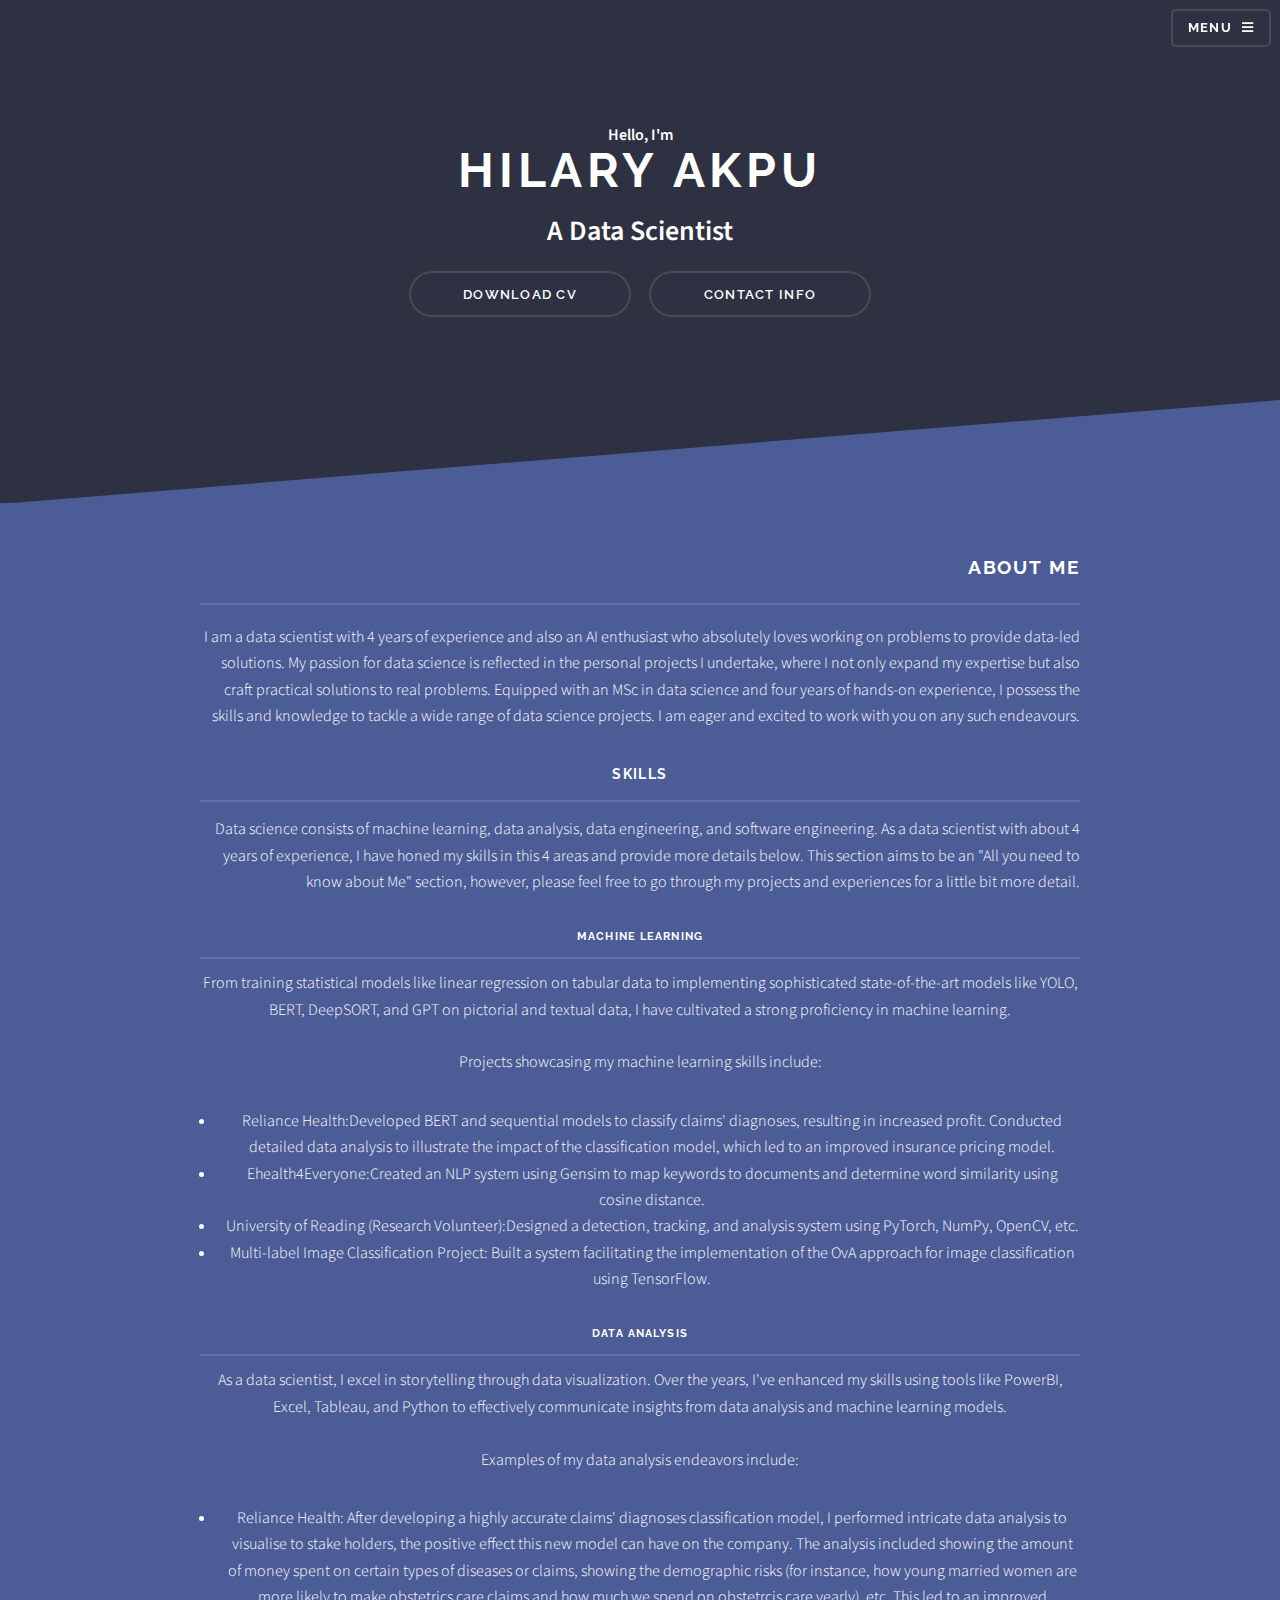
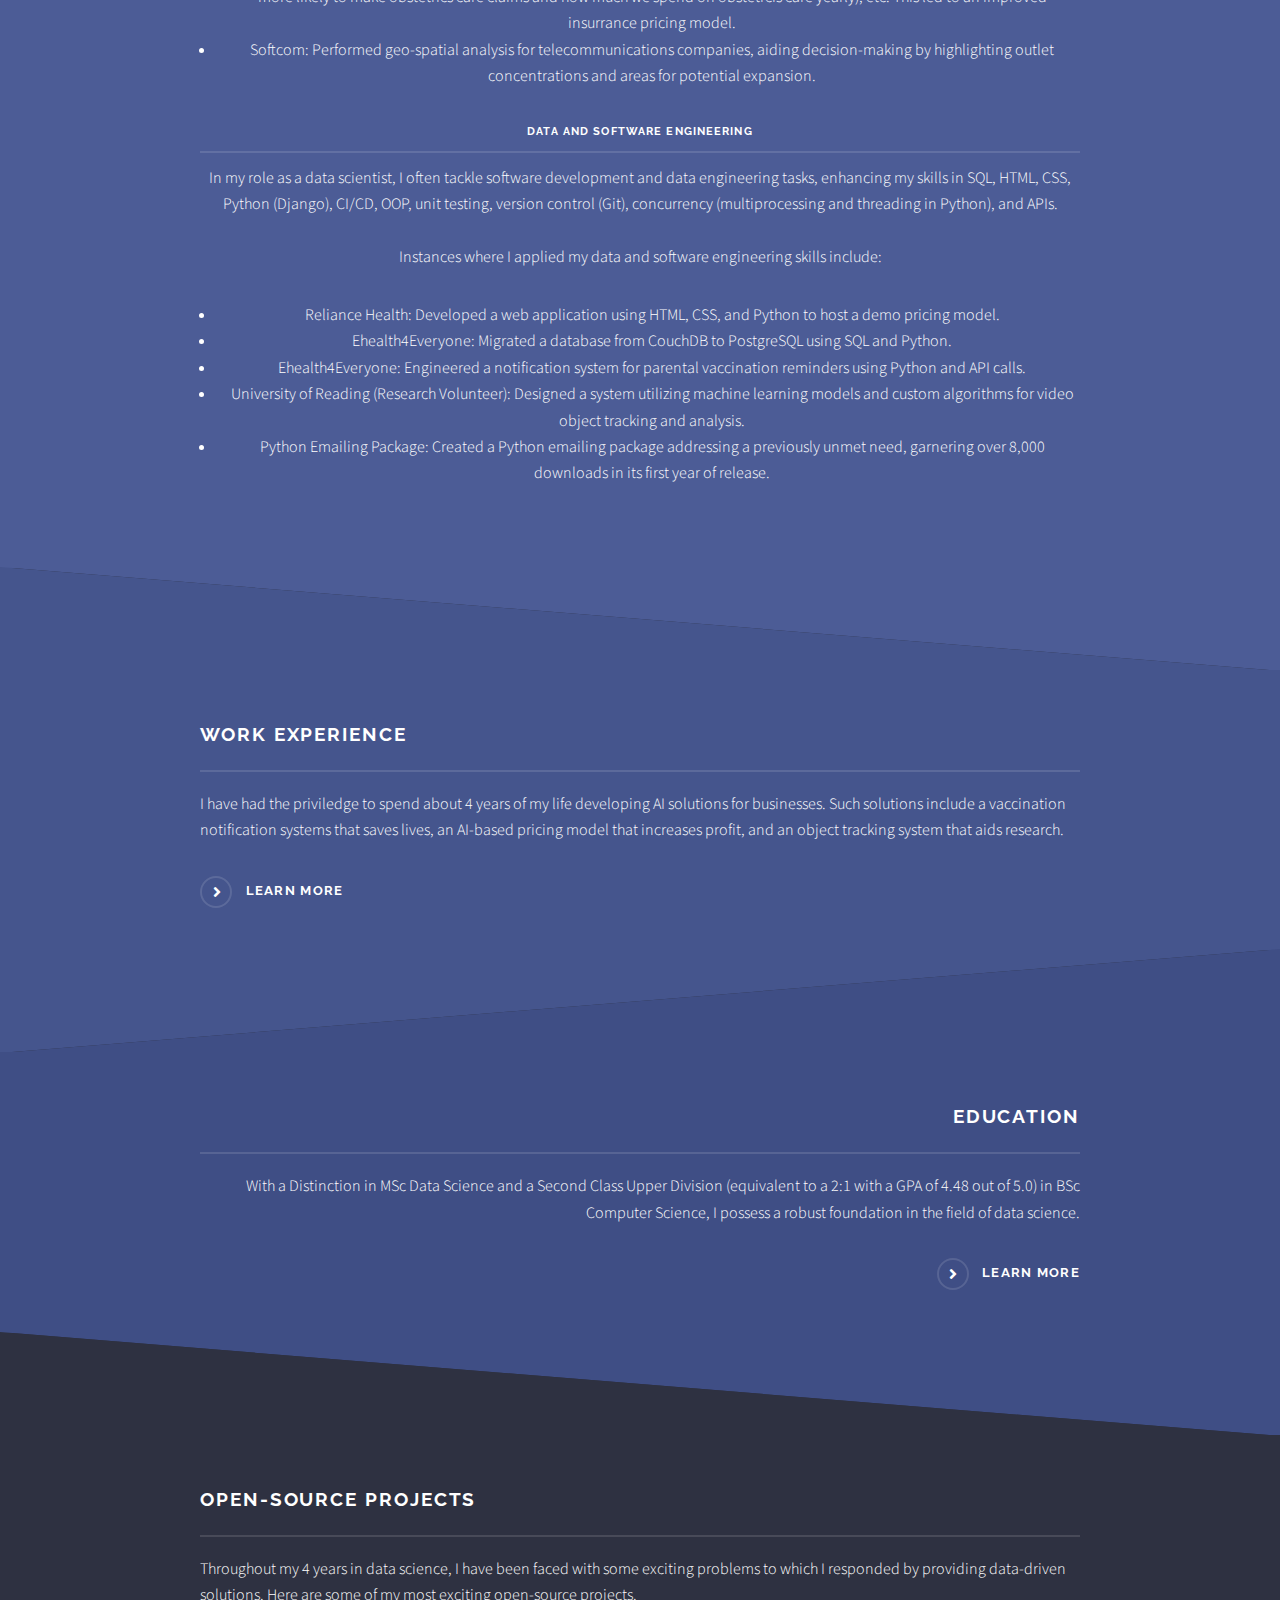
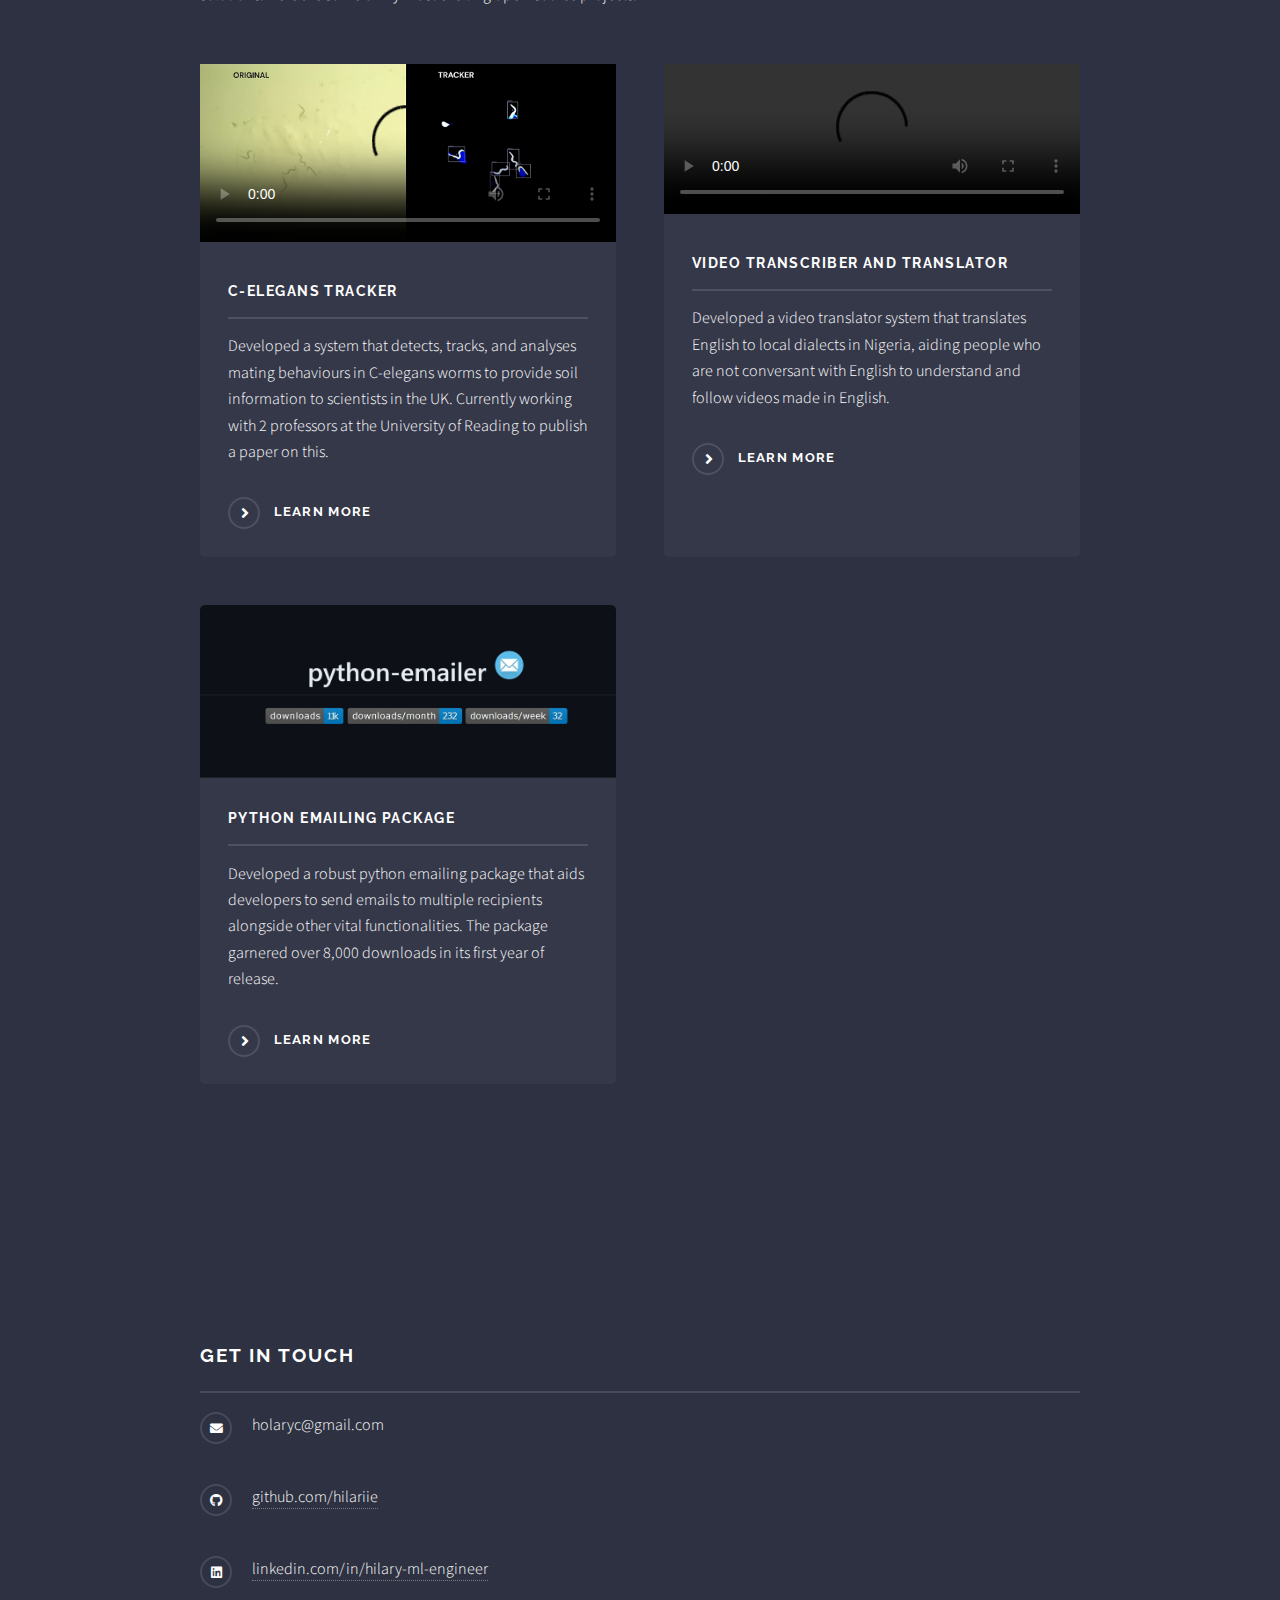
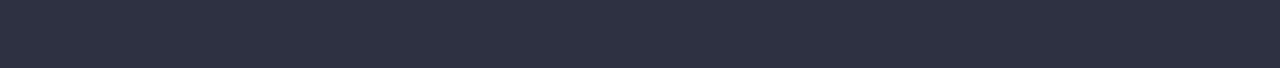
==== commit 50aec872: "mobile compatibility changes for videos" ====
--- a/index.html
+++ b/index.html
@@ -38,7 +38,7 @@
 								<li><a href="#four">Open Source Projects</a></li>
 								<li><a href="#footer">Contact Me</a></li>
 							</ul>
-							<a href="#" class="close">Close</a>
+							<!-- <a href="#" class="close">Close</a> -->
 						</div>
 					</nav>
 
@@ -50,28 +50,27 @@
 							<p>Another free + fully responsive site template by <a href="http://html5up.net">HTML5 UP</a></p>
 						</div>
 					</section> -->
-					<section id="starter">
-
-					</section>
+					<!-- <section id="starter">
+
+					</section> -->
 					<section id="profile">
-						<div class="section__pic-container">
-						  <img src="./images/profile-pic.jpg" alt="Hilary's profile picture" />
-						</div>
+						<!-- <div class="section__pic-container">
+						  <img width="100%" height="100%" src="./images/profile-pic.jpg" alt="Hilary's profile picture" />
+						</div> -->
 						<div class="section__text">
 						  <p class="section__text__p1">Hello, I'm</p>
 						  <h1 class="title">Hilary Akpu</h1>
 						  <p class="section__text__p2">A Data Scientist</p>
 						  <div class="btn-container">
-							<button
-							  class="btn btn-color-2"
-							  onclick="window.open('./assets/resume.pdf')"
-							>
-							  Download CV
-							</button>
-							<button class="btn btn-color-2" onclick="location.href='#footer'">
-							  Contact Info
-							</button>
-						  </div>
+								<button
+									class="btn btn-color-2"
+									onclick="window.open('./assets/resume.pdf')">
+									Download CV
+								</button>
+								<button class="btn btn-color-2" onclick="location.href='#footer'">
+									Contact Info
+								</button>
+							</div>
 
 						  <!-- <div id="socials-container">
 							<img
@@ -86,9 +85,9 @@
 							  class="icon"
 							  onclick="window.open('https://github.com/hilariie')"
 							/> -->
-						  </div>
-						</div>
-					  </section>
+						  <!-- </div> -->
+						</div>
+					</section>
 
 				<!-- Wrapper -->
 					<section id="wrapper">
@@ -210,7 +209,7 @@
 									<section class="features">
 										<article>
 											<div class="image">
-												<video width="570" height=auto poster="projects/worm-tracker/videos/thumbnail.png" controls>
+												<video width="100%" height="100%" poster="projects/worm-tracker/videos/thumbnail.png" controls>
 													<source src="projects/worm-tracker/videos/c-elegans-overview.mp4" type="video/mp4">
 												</video>
 											</div>
@@ -221,7 +220,7 @@
 										</article>
 										<article>
 											<div class="image">
-												<video width="570" height=auto controls>
+												<video width="100%" height="100%" class="vid" controls>
 													<source src="projects/audio-transcriber/videos/pidgin_translator.mp4" type="video/mp4">
 												</video>
 											</div>
--- a/assets/css/main.css
+++ b/assets/css/main.css
@@ -2441,6 +2441,14 @@
 		display: inline-block;
 		position: relative;
 	}
+		/* .image video {
+			border-radius: 5px;
+			display: block;
+		} */
+
+		/* .image.vid {
+			position: absolute;
+		} */
 
 		.image img {
 			border-radius: 5px;
@@ -3411,17 +3419,18 @@
 /* Profile */
 	#profile {
 		display: flex;
-		/* margin-top: 10px; */
+		position: relative;
+		margin-top: 40px;
 		justify-content: center;
 		gap: 5rem;
 		height: 40vh;
 	}
 
 	.section__pic-container {
-		display: flex;
+		display: block;
 		height: 400px;
 		width: 400px;
-		margin-left: -400px;
+		position: relative;
 		/* align-content: center; */
 	}
 
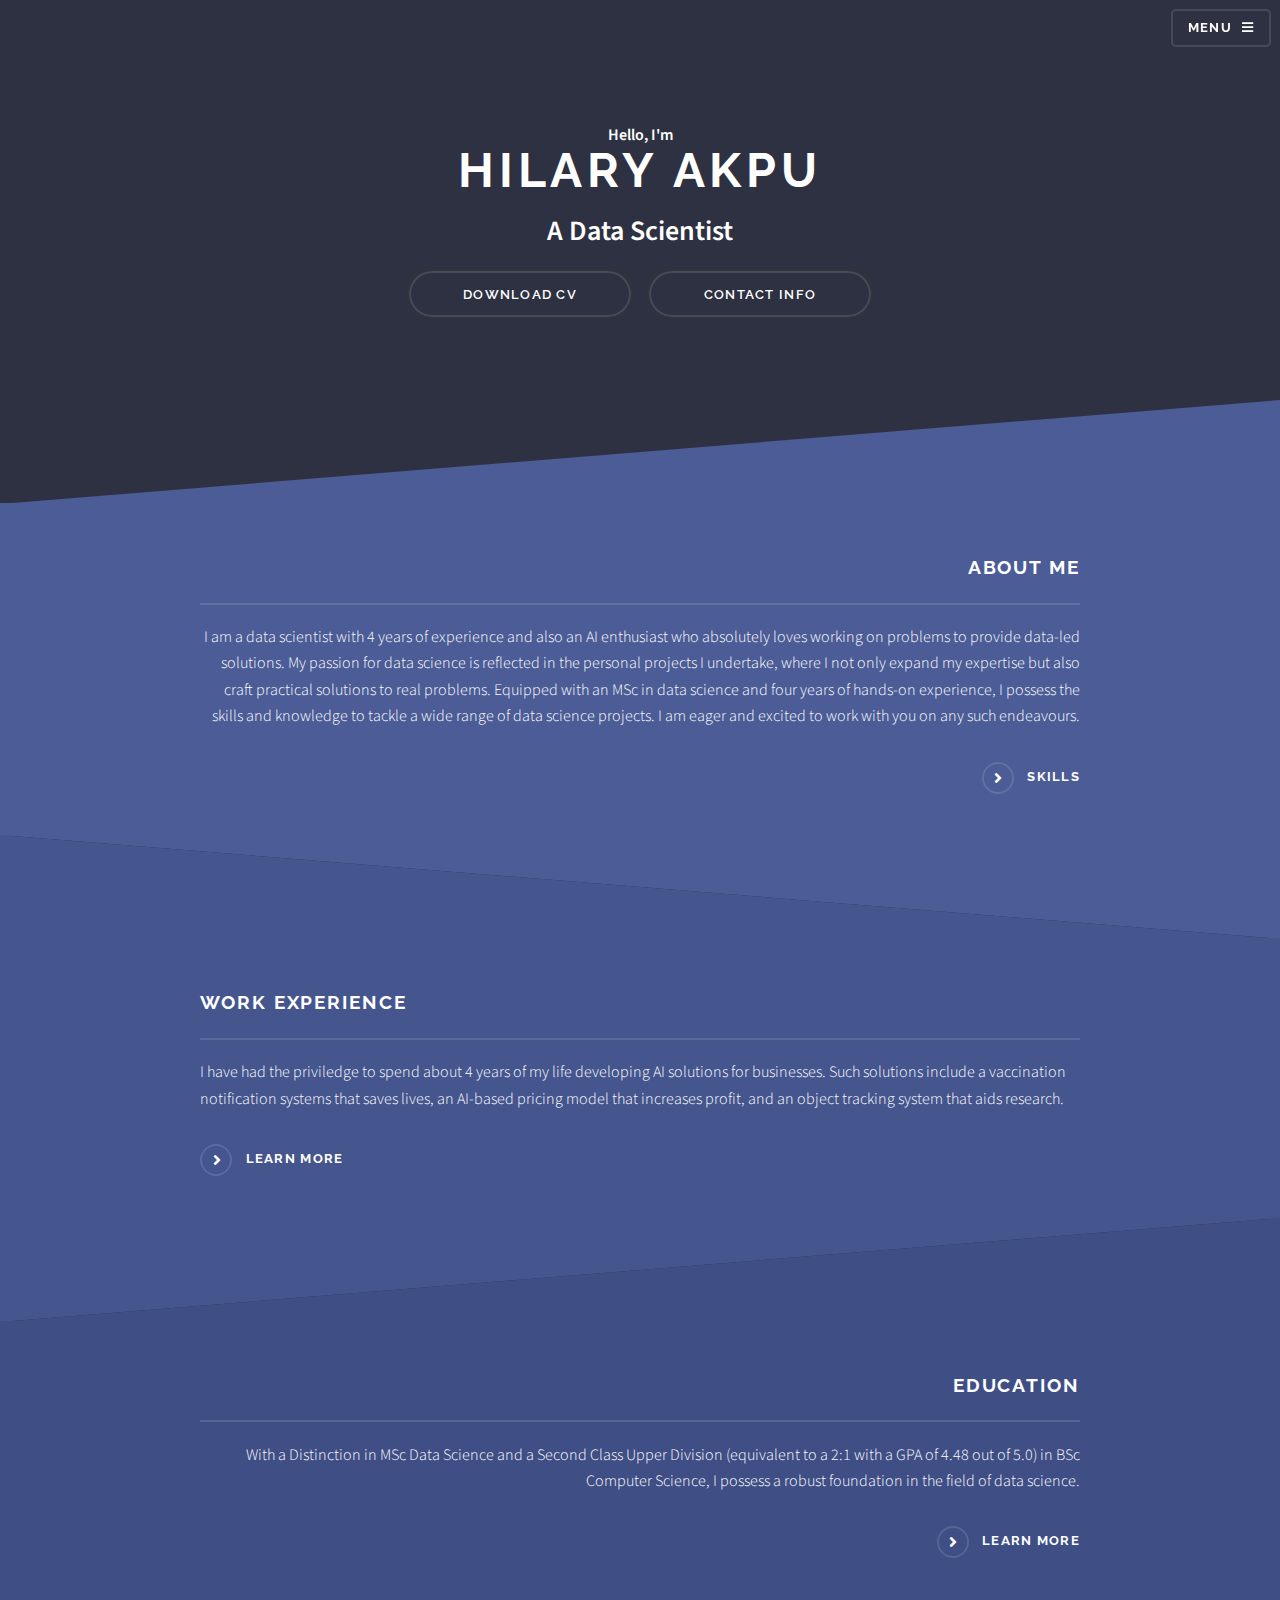
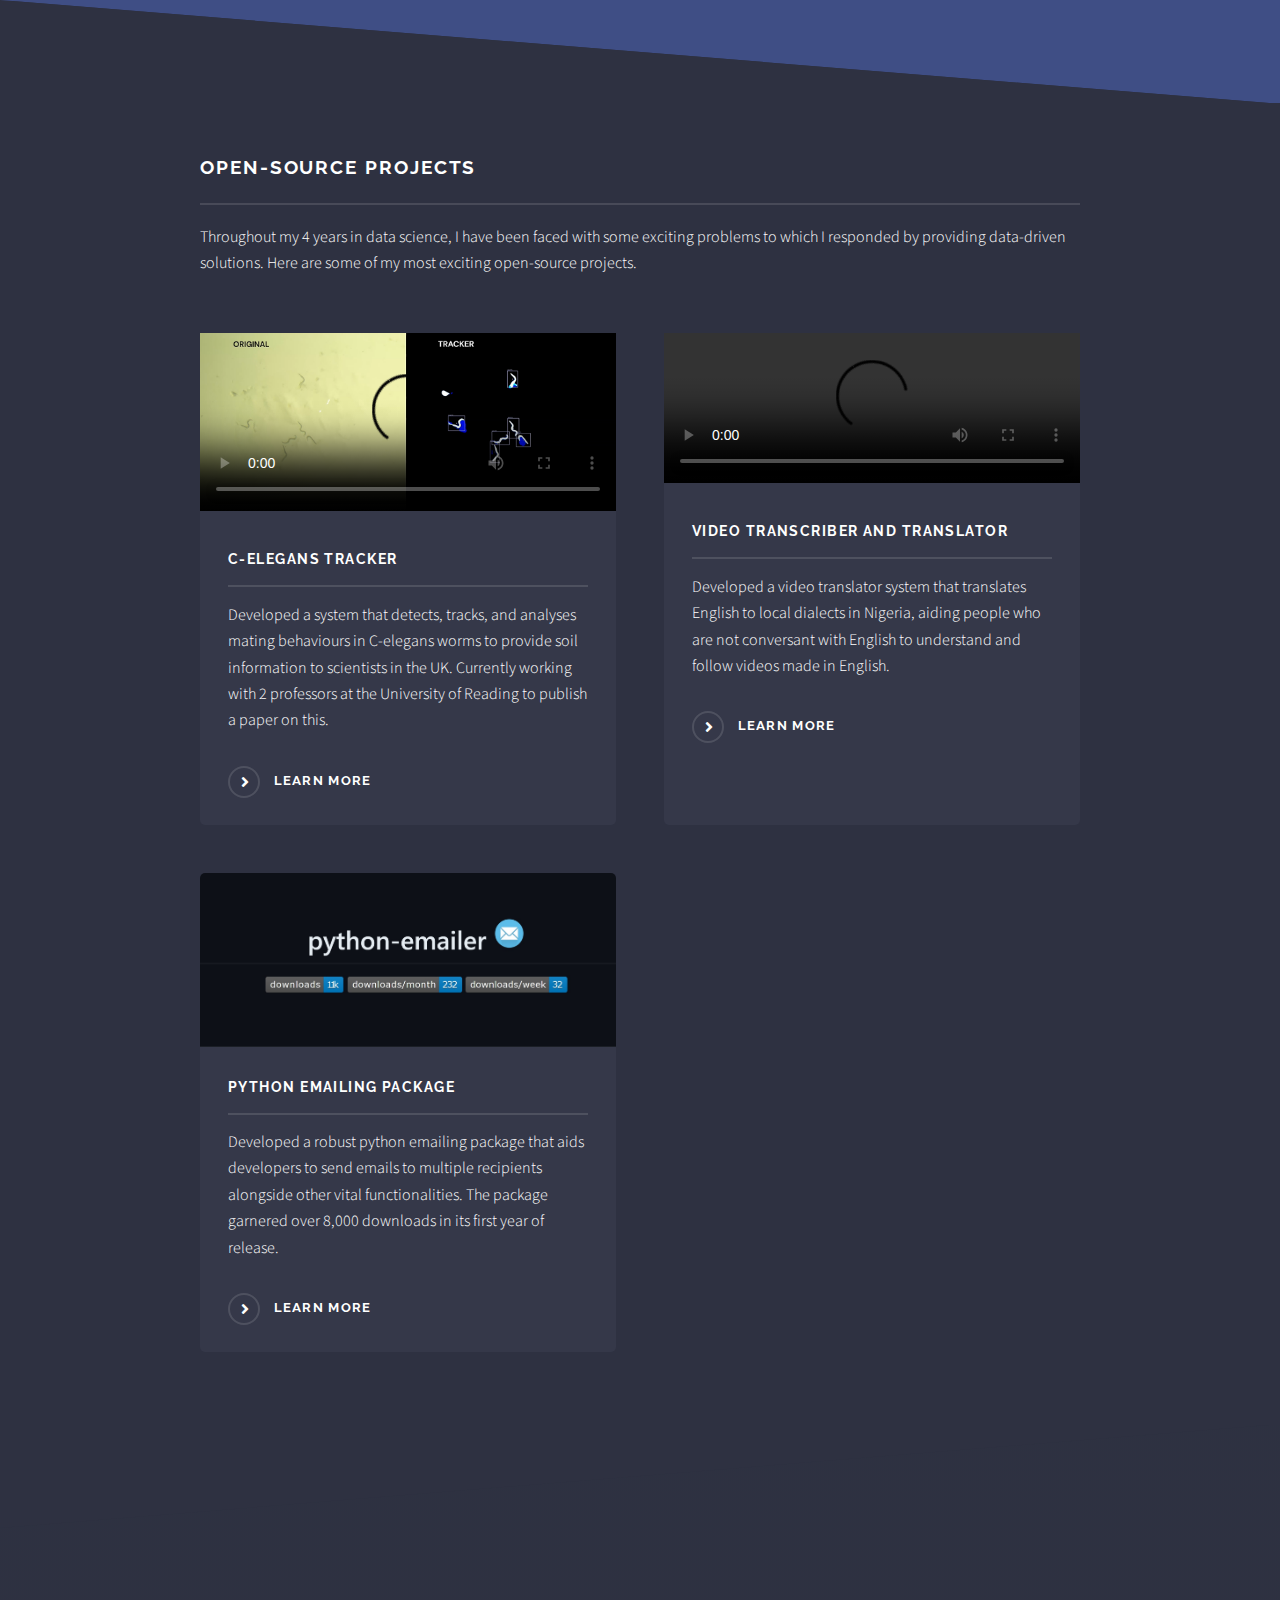
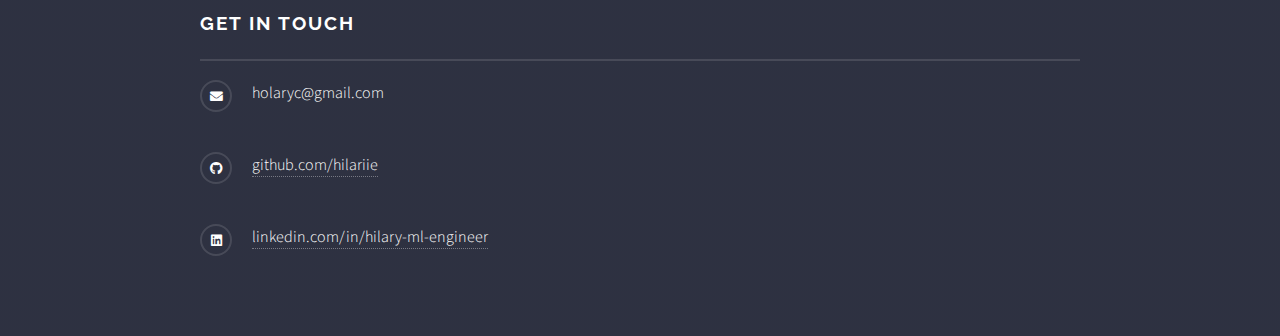
==== commit ce1d20bb: "create new page for skills section" ====
--- a/index.html
+++ b/index.html
@@ -103,63 +103,8 @@
 											Equipped with an MSc in data science and four years of hands-on experience, I possess the skills and knowledge to tackle a wide range of data science projects.
 											I am eager and excited to work with you on any such endeavours.
 											</p>
-
-										<h3 class="new-major">Skills</h3>
-										<p>Data science consists of machine learning, data analysis, data engineering, and software engineering. As a data scientist with about 4 years of experience, 
-											I have honed my skills in this 4 areas and provide more details below. This section aims to be an "All you need to know about Me" section, however, please feel free to go through my projects and experiences for a little bit more detail.</p>
-
-										<div class="new-row">
-											<div class="new-column2">
-												<h4 class="new-major">Machine Learning</h4>
-												<p>From training statistical models like linear regression on tabular data to implementing sophisticated state-of-the-art models like YOLO, BERT, DeepSORT, and GPT on pictorial and 
-													textual data, I have cultivated a strong proficiency in machine learning.<br><br>Projects showcasing my machine learning skills include:</p>
-												<ul>
-													<li>
-													  Reliance Health:Developed BERT and sequential models to classify claims' diagnoses, resulting in increased profit. Conducted detailed data analysis to illustrate the impact of the classification model, which led to an improved insurance pricing model.
-													</li>
-													<li>
-													  Ehealth4Everyone:Created an NLP system using Gensim to map keywords to documents and determine word similarity using cosine distance.
-													</li>
-													<li>
-													  University of Reading (Research Volunteer):Designed a detection, tracking, and analysis system using PyTorch, NumPy, OpenCV, etc.
-													</li>
-													<li>
-													  Multi-label Image Classification Project: Built a system facilitating the implementation of the OvA approach for image classification using TensorFlow.
-													</li>
-												</ul>
-											</div>
-										</div>
-										<div class="new-row">
-											<div class="new-column2">
-												<h4 class="new-major">Data Analysis</h4>
-												<p>As a data scientist, I excel in storytelling through data visualization. Over the years, I've enhanced my skills using tools like PowerBI, Excel, Tableau, and Python to effectively 
-													communicate insights from data analysis and machine learning models.
-													<br><br>Examples of my data analysis endeavors include:</p>
-
-													<ul>
-														<li>Reliance Health: After developing a highly accurate claims' diagnoses classification model, I performed intricate data analysis to visualise to stake holders, the positive effect this new model can have on the company. The analysis included showing the amount 
-															of money spent on certain types of diseases or claims, showing the demographic risks (for instance, how young married women are more likely to make obstetrics care claims and how much we spend on obstetrcis care yearly), etc. This led to an improved insurrance pricing model.</li>
-														<li>Softcom: Performed geo-spatial analysis for telecommunications companies, aiding decision-making by highlighting outlet concentrations and areas for potential expansion.</li>
-													</ul>
-											</div>
-										</div>
-										<div class="new-row">
-											<div class="new-column2">
-												<h4 class="new-major">Data and Software Engineering</h4>
-												<p>In my role as a data scientist, I often tackle software development and data engineering tasks, enhancing my skills in SQL, HTML, CSS, Python (Django), CI/CD, OOP, unit testing, version control (Git), concurrency
-													 (multiprocessing and threading in Python), and APIs.
-													<br><br>Instances where I applied my data and software engineering skills include:</p>
-
-													<ul>
-														<li>Reliance Health: Developed a web application using HTML, CSS, and Python to host a demo pricing model.</li>
-														<li>Ehealth4Everyone: Migrated a database from CouchDB to PostgreSQL using SQL and Python.</li>
-														<li>Ehealth4Everyone: Engineered a notification system for parental vaccination reminders using Python and API calls.</li>
-														<li>University of Reading (Research Volunteer): Designed a system utilizing machine learning models and custom algorithms for video object tracking and analysis.</li>
-														<li>Python Emailing Package: Created a Python emailing package addressing a previously unmet need, garnering over 8,000 downloads in its first year of release.</li>
-													  </ul>
-											</div>
-										</div>
-										<p></p>
+											<a href="skills.html" class="special">Skills</a>
+
 									</div>
 								</div>
 							</section>
